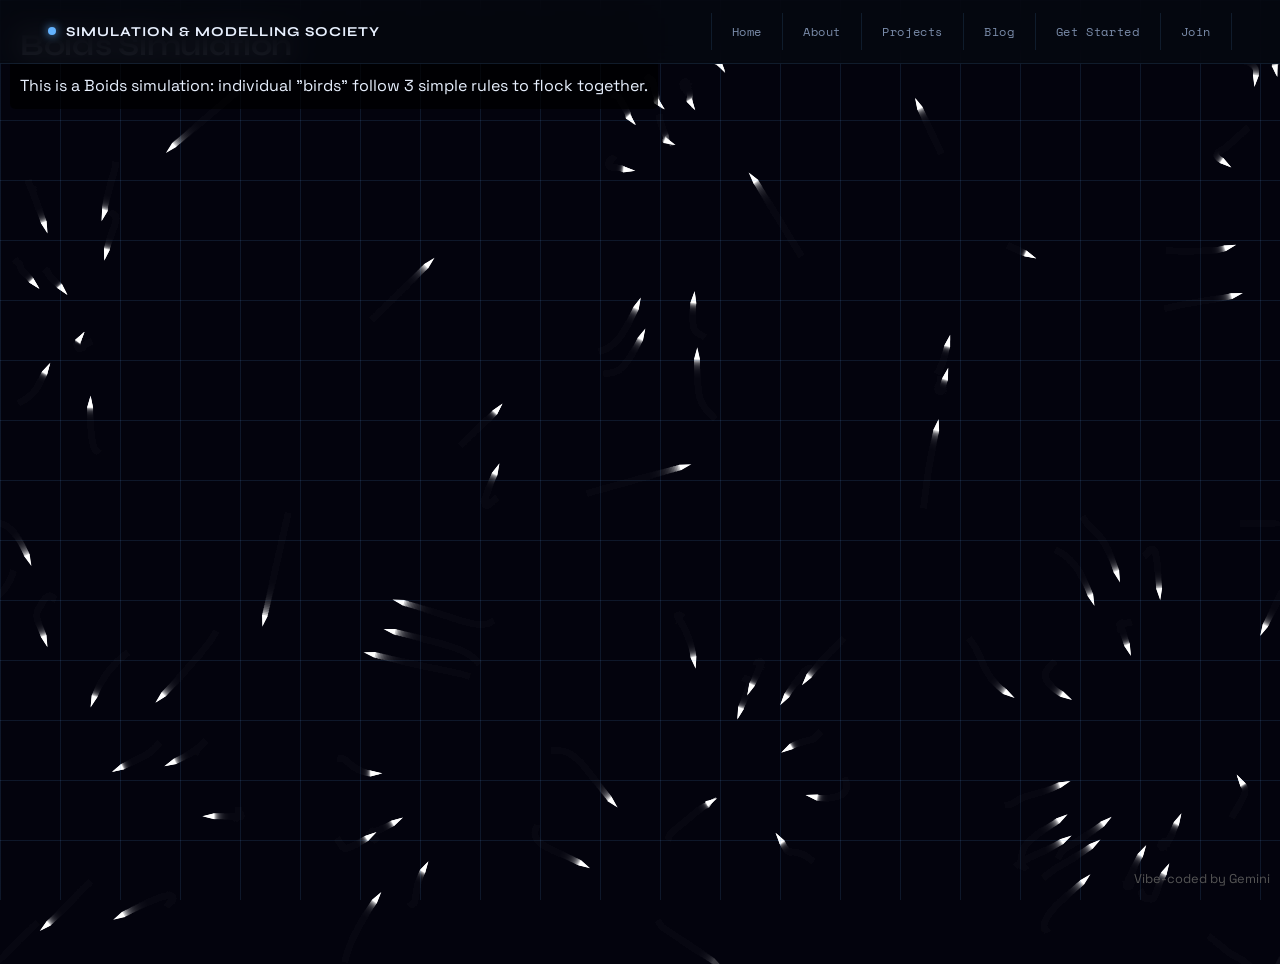
==== showcase/index.html @ 73c45d5e "Made the comments much more descriptive" ====
<!DOCTYPE html>
<html lang="en">
<head>
    <meta charset="UTF-8">
    <title>Boids Simulation Showcase</title>
    <style>
        body { margin: 0; background: #050810; color: white; font-family: sans-serif; overflow: hidden; }
        canvas { display: block; }
        #ui { position: absolute; top: 10px; left: 10px; background: rgba(0,0,0,0.7); padding: 10px; border-radius: 5px; }
    </style>
    <link rel="stylesheet" href="style.css">
</head>
<body class="page-spaced">
    <nav>
      <a href="/index.html" class="nav-logo">
        <span>Simulation & Modelling Society</span>
      </a>
      <div class="nav-links">
        <a href="/index.html">Home</a>
        <a href="/about.html">About</a>
        <a href="/projects.html">Projects</a>
        <a href="https://mcsms-org.blogspot.com/" target="_blank" rel="noopener">Blog</a>
        <a href="/get-started.html">Get Started</a>
        <a href="/join.html">Join</a>
      </div>
    </nav>

    <div id="ui">
        <h2>Boids Simulation</h2>
        <p>This is a Boids simulation: individual "birds" follow 3 simple rules to flock together.</p>
    </div>
    <canvas id="canvas"></canvas>
    
    <footer style="position: absolute; bottom: 10px; right: 10px; color: #555; font-size: 0.8rem;">
        Vibe-coded by Gemini
    </footer>

    <script>
        // --- 1. SETUP: Prepare the drawing area ---
        // Get access to the <canvas> element (the drawing board) in the HTML
        const canvas = document.getElementById('canvas');
        // 'ctx' (context) is the object we use to actually draw shapes and lines
        const ctx = canvas.getContext('2d');
        // Make the drawing area match the size of the browser window
        canvas.width = window.innerWidth;
        canvas.height = window.innerHeight;

        // --- 2. INITIALIZATION: Create the "birds" (Boids) ---
        // A "boid" is a virtual bird. We create 80 of them.
        // Each boid has a position (x, y) and velocity (vx, vy - how fast/which way it is going).
        let boids = Array.from({length: 80}, () => ({
            x: Math.random() * canvas.width,
            y: Math.random() * canvas.height,
            vx: Math.random() * 4 - 2, 
            vy: Math.random() * 4 - 2
        }));

        // --- 3. ANIMATION: This function runs 60 times every second ---
        // It clears the frame and draws everything again to create motion.
        function animate() {
            // We draw a semi-transparent black rectangle over the whole screen each frame.
            // This leaves a "trail" of the old positions instead of instantly erasing them.
            ctx.fillStyle = 'rgba(5, 8, 16, 0.2)';
            ctx.fillRect(0, 0, canvas.width, canvas.height);
            
            // Loop through every single bird in our list
            boids.forEach(b => {
                // Acceleration is how much the velocity changes. We start at 0 each frame.
                let ax = 0, ay = 0; 
                
                // --- 4. FLOCKING RULES: Look at neighbors to decide where to go ---
                // Every bird looks at every other bird to see who is nearby.
                boids.forEach(other => {
                    // How far is the other bird from me?
                    let dx = b.x - other.x;
                    let dy = b.y - other.y;
                    // Pythagorean distance calculation
                    let d = Math.sqrt(dx*dx + dy*dy); 
                    
                    // Only flock if the other bird is within a 100-pixel "sight" range
                    if (d > 0 && d < 100) {
                        // RULE 1: SEPARATION (Don't crash!)
                        // If too close to a neighbor, add force to push away.
                        // The closer they are (small d), the stronger the push.
                        ax += dx / (d * d); 
                        ay += dy / (d * d);
                        
                        // RULE 2: ALIGNMENT (Follow the crowd)
                        // Try to match the average velocity (speed/direction) of neighbors.
                        ax += (other.vx - b.vx) * 0.05;
                        ay += (other.vy - b.vy) * 0.05;
                        
                        // RULE 3: COHESION (Stay in the group)
                        // Gently pull towards the average position of all nearby neighbors.
                        ax += (other.x - b.x) * 0.0005;
                        ay += (other.y - b.y) * 0.0005;
                    }
                });

                // --- 5. PHYSICS: Apply logic to movement ---
                // Add the rules' forces to the velocity
                b.vx += ax; 
                b.vy += ay;
                
                // Speed Limit: Ensure birds don't get infinitely fast
                let s = Math.sqrt(b.vx**2 + b.vy**2);
                if (s > 4) { b.vx = (b.vx/s)*4; b.vy = (b.vy/s)*4; }
                
                // Move the position using the current velocity
                b.x += b.vx; 
                b.y += b.vy;
                
                // Screen Wrap: If a bird goes off the screen, put it back on the other side
                if (b.x < 0) b.x = canvas.width; if (b.x > canvas.width) b.x = 0;
                if (b.y < 0) b.y = canvas.height; if (b.y > canvas.height) b.y = 0;

                // --- 6. RENDERING: Draw the bird as a triangle ---
                // Calculate the angle based on which way the bird is flying
                let angle = Math.atan2(b.vy, b.vx);
                let size = 6; 
                ctx.save();
                ctx.translate(b.x, b.y); // Move origin to bird's position
                ctx.rotate(angle);       // Point in direction of travel
                ctx.fillStyle = '#FFFFFF'; // Color the bird white
                ctx.beginPath();
                ctx.moveTo(size, 0);       // Triangle nose
                ctx.lineTo(-size, size/2); // Triangle bottom-left
                ctx.lineTo(-size, -size/2);// Triangle bottom-right
                ctx.closePath();
                ctx.fill();
                ctx.restore(); // Undo the translation/rotation for the next bird
            });
            // Loop: Tell the browser to call this animate function again
            requestAnimationFrame(animate);
        }
        
        // --- 7. START: Trigger the animation loop ---
        animate();
    </script>
    <script src="main.js" defer></script>
</body>
</html>
---- showcase/style.css ----
@import url('https://fonts.googleapis.com/css2?family=Space+Grotesk:wght@300;400;500;600;700&family=Space+Mono:ital,wght@0,400;0,700;1,400&family=Syne:wght@400;600;700;800&display=swap');

:root {
  --bg: #050810;
  --surface: #0c1120;
  --surface-2: #111827;
  --border: rgba(99, 179, 255, 0.12);
  --border-bright: rgba(99, 179, 255, 0.3);
  --text: #e8f0fe;
  --muted: #7a8caa;
  --accent: #63b3ff;
  --accent-dim: rgba(99, 179, 255, 0.15);
  --accent-2: #a78bfa;
  --glow: rgba(99, 179, 255, 0.08);
  --font-display: 'Syne', sans-serif;
  --font-body: 'Space Grotesk', sans-serif;
  --font-mono: 'Space Mono', monospace;
}

*, *::before, *::after { box-sizing: border-box; margin: 0; padding: 0; }

html { scroll-behavior: smooth; }

body {
  background-color: var(--bg);
  color: var(--text);
  font-family: var(--font-body);
  font-size: 16px;
  line-height: 1.7;
  min-height: 100vh;
  overflow-x: hidden;
}

/* Subtle grid background */
body::before {
  content: '';
  position: fixed;
  inset: 0;
  background-image:
    linear-gradient(var(--border) 1px, transparent 1px),
    linear-gradient(90deg, var(--border) 1px, transparent 1px);
  background-size: 60px 60px;
  pointer-events: none;
  z-index: 0;
}

/* Nav */
nav {
  position: sticky;
  top: 0;
  z-index: 100;
  padding: 0 3rem;
  height: 64px;
  display: flex;
  align-items: center;
  justify-content: space-between;
  background: rgba(5, 8, 16, 0.85);
  backdrop-filter: blur(16px);
  border-bottom: 1px solid var(--border);
}

.nav-logo {
  font-family: var(--font-display);
  font-size: 0.85rem;
  font-weight: 700;
  letter-spacing: 0.08em;
  text-transform: uppercase;
  color: var(--text);
  text-decoration: none;
  display: flex;
  align-items: center;
  gap: 0.6rem;
}

.nav-logo::before {
  content: '';
  display: block;
  width: 8px;
  height: 8px;
  background: var(--accent);
  border-radius: 50%;
  box-shadow: 0 0 10px var(--accent);
  flex-shrink: 0;
}

.nav-links {
  display: flex;
  align-items: center;
  gap: 0;
}

.nav-links a {
  color: var(--muted);
  text-decoration: none;
  font-family: var(--font-mono);
  font-size: 0.78rem;
  letter-spacing: 0.05em;
  padding: 0.5rem 1.25rem;
  border-left: 1px solid var(--border);
  transition: color 0.2s, background 0.2s;
}

.nav-links a:last-child { border-right: 1px solid var(--border); }
.nav-links a:hover { color: var(--accent); background: var(--accent-dim); }
.nav-links a.active { color: var(--accent); }

/* Layout */
.container {
  position: relative;
  z-index: 1;
  max-width: 1100px;
  margin: 0 auto;
  padding: 0 2.5rem 6rem;
}

/* Hero */
.hero {
  padding: 7rem 0 5rem;
  position: relative;
}

.hero-label {
  font-family: var(--font-mono);
  font-size: 0.72rem;
  letter-spacing: 0.2em;
  text-transform: uppercase;
  color: var(--accent);
  margin-bottom: 1.5rem;
  display: flex;
  align-items: center;
  gap: 0.75rem;
}

.hero-label::before {
  content: '';
  display: block;
  width: 24px;
  height: 1px;
  background: var(--accent);
}

.hero h1 {
  font-family: var(--font-display);
  font-size: clamp(2.8rem, 6vw, 5rem);
  font-weight: 800;
  line-height: 1.05;
  color: var(--text);
  margin-bottom: 1.5rem;
  letter-spacing: -0.02em;
}

.hero h1 span {
  color: var(--accent);
  display: block;
}

.hero p {
  font-size: 1.15rem;
  color: var(--muted);
  max-width: 560px;
  margin-bottom: 2.5rem;
  font-weight: 300;
}

.hero-accent-text {
  font-family: var(--font-mono);
  font-size: 0.88rem;
  color: var(--accent);
  margin-bottom: 2.5rem;
  display: block;
}

/* Buttons */
.btn {
  display: inline-flex;
  align-items: center;
  gap: 0.6rem;
  padding: 0.85rem 2rem;
  background: var(--accent);
  color: #050810;
  text-decoration: none;
  font-family: var(--font-mono);
  font-size: 0.78rem;
  font-weight: 700;
  letter-spacing: 0.08em;
  text-transform: uppercase;
  border: none;
  cursor: pointer;
  clip-path: polygon(0 0, calc(100% - 10px) 0, 100% 10px, 100% 100%, 10px 100%, 0 calc(100% - 10px));
  transition: opacity 0.2s, transform 0.2s;
}

.btn:hover { opacity: 0.9; transform: translateY(-1px); }

.btn::after {
  content: '\2192';
  font-size: 1rem;
}

.btn-outline {
  background: transparent;
  color: var(--accent);
  border: 1px solid var(--border-bright);
  clip-path: polygon(0 0, calc(100% - 10px) 0, 100% 10px, 100% 100%, 10px 100%, 0 calc(100% - 10px));
}

.btn-outline:hover { background: var(--accent-dim); }

/* Section headers */
.section-header {
  margin-bottom: 2.5rem;
}

.section-label {
  font-family: var(--font-mono);
  font-size: 0.68rem;
  letter-spacing: 0.2em;
  text-transform: uppercase;
  color: var(--muted);
  margin-bottom: 0.75rem;
  display: flex;
  align-items: center;
  gap: 0.5rem;
}

.section-label::after {
  content: '';
  flex: 1;
  height: 1px;
  background: var(--border);
  max-width: 80px;
}

h2 {
  font-family: var(--font-display);
  font-size: 1.9rem;
  font-weight: 700;
  color: var(--text);
  letter-spacing: -0.01em;
}

h3 {
  font-family: var(--font-display);
  font-size: 1rem;
  font-weight: 600;
  color: var(--text);
  letter-spacing: 0.01em;
}

/* Card Grid */
.card-grid {
  display: grid;
  grid-template-columns: repeat(auto-fit, minmax(260px, 1fr));
  gap: 1.5rem;
  background: transparent;
  border: none;
}

.card {
  background: var(--surface);
  padding: 1.5rem;
  position: relative;
  transition: all 0.3s ease;
  border: 1px solid var(--border);
  display: flex;
  flex-direction: column;
  gap: 0.6rem;
}

.card:hover { 
  background: var(--surface-2); 
  border-color: var(--accent);
  transform: translateY(-5px);
  box-shadow: 0 10px 20px rgba(0,0,0,0.2);
}

.card-num {
  font-family: var(--font-mono);
  font-size: 0.7rem;
  color: var(--accent);
  letter-spacing: 0.15em;
  margin-bottom: 0.5rem;
  display: block;
  opacity: 0.8;
}

.card h3 { 
  margin-bottom: 0.5rem; 
  font-family: var(--font-display);
  font-size: 1.25rem;
}

.card p {
  color: var(--muted);
  font-size: 0.95rem;
  line-height: 1.6;
  margin-bottom: 1rem;
  flex-grow: 1;
}

.card-tag {
  display: inline-block;
  font-family: var(--font-mono);
  font-size: 0.65rem;
  letter-spacing: 0.12em;
  text-transform: uppercase;
  color: var(--accent);
  background: var(--accent-dim);
  padding: 0.3rem 0.7rem;
  align-self: flex-start;
}

/* Status card */
.status-card {
  background: var(--surface);
  border: 1px solid var(--border);
  padding: 2.5rem;
  position: relative;
  overflow: hidden;
}

.status-card::before {
  content: '';
  position: absolute;
  left: 0;
  top: 0;
  bottom: 0;
  width: 3px;
  background: var(--accent);
}

.status-card p { color: var(--muted); line-height: 1.8; }

/* Footer */
.footer {
  padding: 4rem 3rem;
  border-top: 1px solid var(--border);
  background: var(--surface);
  color: var(--muted);
  font-family: var(--font-mono);
  font-size: 0.75rem;
}

.footer-content {
  display: flex;
  justify-content: space-between;
  align-items: center;
  max-width: 1100px;
  margin: 0 auto;
}

.footer-links {
  display: flex;
  gap: 1.5rem;
}

.footer-links a {
  color: var(--muted);
  text-decoration: none;
  transition: color 0.2s;
}

.footer-links a:hover { color: var(--accent); }

@media (max-width: 680px) {
  .footer-content { flex-direction: column; gap: 2rem; text-align: center; }
}


/* TOC Sidebar */
.toc-container { position: relative; display: flex; gap: 4rem; }
.toc-sidebar {
  width: 260px;
  flex-shrink: 0;
  position: sticky;
  top: 120px;
  height: calc(100vh - 200px);
}
.toc-sidebar h4 {
  font-family: var(--font-mono);
  font-size: 0.65rem;
  text-transform: uppercase;
  letter-spacing: 0.15em;
  color: var(--muted);
  margin-bottom: 1.5rem;
}
.toc-list { list-style: none; border-left: 1px solid var(--border); }
.toc-item { margin: 0.75rem 0; }
.toc-link {
  display: block;
  font-family: var(--font-body);
  font-size: 0.9rem;
  color: var(--muted);
  text-decoration: none;
  padding: 0.25rem 0 0.25rem 1rem;
  border-left: 2px solid transparent;
  transition: all 0.2s;
}
.toc-link:hover { color: var(--accent); }
.toc-link.active {
  color: var(--accent);
  border-left-color: var(--accent);
  font-weight: 500;
}

.mobile-toc { 
  display: none; margin-bottom: 2rem; border: 1px solid var(--border); 
  background: var(--surface); padding: 1.25rem; 
}
.mobile-toc select {
  width: 100%; background: var(--bg); color: var(--text); border: 1px solid var(--border);
  padding: 0.5rem; font-family: var(--font-mono); font-size: 0.8rem;
}

@media (max-width: 1024px) {
  .toc-sidebar { display: none; }
  .mobile-toc { display: block; }
}

.page-title h1 {
  font-family: var(--font-display);
  font-size: clamp(2.2rem, 5vw, 3.5rem);
  font-weight: 800;
  line-height: 1.1;
  letter-spacing: -0.02em;
  color: var(--text);
  margin-bottom: 1rem;
}

.page-title p { color: var(--muted); font-size: 1.05rem; max-width: 560px; }

/* Stepper Styles */
#stepper {
  min-height: 400px;
  margin-bottom: 2rem;
}

.step {
  display: none;
  padding: 3rem;
  border: 1px solid var(--border);
  background: var(--surface);
  border-radius: 12px;
  animation: fadeUp 0.5s ease-out;
}

.step.active {
  display: block;
}

.step h3 {
  font-size: 1.5rem;
  margin-bottom: 1.5rem;
  color: var(--accent);
}

.step p { margin-bottom: 1rem; color: var(--text); }
.step ul, .step ol { margin-left: 1.5rem; margin-bottom: 1rem; color: var(--muted); }
.step code { 
  background: var(--bg); padding: 0.2rem 0.4rem; border-radius: 4px;
  color: var(--accent); font-family: var(--font-mono); 
}
.step pre {
  background: var(--bg); padding: 1.5rem; border-radius: 8px;
  overflow-x: auto; margin: 1rem 0; border: 1px solid var(--border);
}

.step-controls {
  display: flex;
  justify-content: space-between;
  align-items: center;
  padding: 1.5rem;
  border: 1px solid var(--border);
  background: var(--surface);
  border-radius: 12px;
}

.step-controls button {
  background: var(--accent);
  color: #050810;
  border: none;
  padding: 0.8rem 1.5rem;
  cursor: pointer;
  font-family: var(--font-mono);
  font-weight: 700;
  text-transform: uppercase;
  letter-spacing: 0.1em;
  font-size: 0.75rem;
  transition: opacity 0.2s;
}

.step-controls button:hover:not(:disabled) { opacity: 0.8; }
.step-controls button:disabled { opacity: 0.3; cursor: not-allowed; }

#stepIndicator {
  font-family: var(--font-mono);
  font-size: 0.8rem;
  color: var(--muted);
  font-weight: 600;
}

/* Why join grid */
.why-grid {
  display: grid;
  grid-template-columns: repeat(4, 1fr);
  gap: 1px;
  background: var(--border);
  border: 1px solid var(--border);
  margin-top: 2rem;
}

.why-card {
  background: var(--surface);
  padding: 2rem 1.5rem;
  transition: background 0.2s;
}

.why-card:hover { background: var(--surface-2); }

.why-icon {
  font-family: var(--font-mono);
  font-size: 1.4rem;
  color: var(--accent);
  margin-bottom: 1rem;
  display: block;
}

.why-card h3 {
  font-size: 0.9rem;
  font-weight: 700;
  letter-spacing: 0.05em;
  text-transform: uppercase;
  margin-bottom: 0.5rem;
}

.why-card p { color: var(--muted); font-size: 0.85rem; }

/* Resource link */
.resource-link {
  display: inline-flex;
  align-items: center;
  gap: 0.5rem;
  margin-top: 1.25rem;
  font-family: var(--font-mono);
  font-size: 0.72rem;
  letter-spacing: 0.06em;
  color: var(--accent);
  text-decoration: none;
  border-bottom: 1px solid rgba(99, 179, 255, 0.25);
  padding-bottom: 2px;
  transition: border-color 0.2s, gap 0.2s;
}

.resource-link:hover {
  border-color: var(--accent);
  gap: 0.75rem;
}

.resource-link-arrow {
  font-size: 0.85rem;
  transition: transform 0.2s;
}

.resource-link:hover .resource-link-arrow { transform: translate(2px, -2px); }
.cta-section {
  margin-top: 5rem;
  border: 1px solid var(--border);
  background: var(--surface);
  padding: 3.5rem;
  position: relative;
  overflow: hidden;
}

.cta-section::after {
  content: '';
  position: absolute;
  bottom: 0; right: 0;
  width: 200px; height: 200px;
  background: radial-gradient(circle at bottom right, rgba(99,179,255,0.07), transparent 70%);
  pointer-events: none;
}

.cta-section h2 { margin-bottom: 1rem; }
.cta-section p { color: var(--muted); max-width: 480px; margin-bottom: 2rem; }

/* Decorative corner */
.corner-mark {
  position: absolute;
  top: 1rem; right: 1rem;
  font-family: var(--font-mono);
  font-size: 0.6rem;
  color: var(--border-bright);
  letter-spacing: 0.1em;
}

/* Hero corner deco */
.hero-deco {
  position: absolute;
  right: 0;
  top: 4rem;
  width: 320px;
  height: 320px;
  opacity: 0.25;
  pointer-events: none;
}

/* ── Page-specific Spacing Adjustments ───────────────────── */
.page-spaced .container { padding-top: 4rem; padding-bottom: 8rem; }
.page-spaced section { margin-top: 6rem; }
.page-spaced .page-title { margin-bottom: 4rem; }
.page-spaced .status-card { margin-top: 2rem; margin-bottom: 2rem; padding: 3rem; }
.page-spaced .cta-section { margin-top: 8rem; padding: 5rem; }
.page-spaced .card-grid { gap: 2.5rem; }
.page-spaced .why-grid { margin-top: 4rem; gap: 2rem; border: none; background: transparent; }
.page-spaced .why-card { border: 1px solid var(--border); padding: 3rem 2rem; }

@media (max-width: 680px) {
  .page-spaced .container { padding-top: 2rem; padding-bottom: 4rem; }
  .page-spaced section { margin-top: 4rem; }
  .page-spaced .cta-section { padding: 3rem 2rem; }
}

/* ── Keyframes ───────────────────────────────────────────── */
@keyframes fadeUp {
  from { opacity: 0; transform: translateY(28px); }
  to   { opacity: 1; transform: translateY(0); }
}
@keyframes scanLine {
  0%   { top: -6px; opacity: 0; }
  8%   { opacity: 1; }
  92%  { opacity: 1; }
  100% { top: calc(100% + 6px); opacity: 0; }
}
@keyframes cursorBlink {
  0%, 100% { opacity: 1; }
  50%       { opacity: 0; }
}
@keyframes glitchA {
  0%   { clip-path: inset(0 0 95% 0);  transform: translate(-3px, 0); }
  20%  { clip-path: inset(30% 0 50% 0); transform: translate(3px, 0); }
  40%  { clip-path: inset(60% 0 20% 0); transform: translate(-2px, 0); }
  60%  { clip-path: inset(80% 0 5% 0);  transform: translate(2px, 0); }
  80%  { clip-path: inset(10% 0 75% 0); transform: translate(-1px, 0); }
  100% { clip-path: inset(0 0 95% 0);  transform: translate(0, 0); }
}
@keyframes glitchB {
  0%   { clip-path: inset(50% 0 30% 0); transform: translate(4px, 0); }
  25%  { clip-path: inset(10% 0 70% 0); transform: translate(-4px, 0); }
  50%  { clip-path: inset(75% 0 10% 0); transform: translate(2px, 0); }
  75%  { clip-path: inset(20% 0 60% 0); transform: translate(-2px, 0); }
  100% { clip-path: inset(50% 0 30% 0); transform: translate(0, 0); }
}

/* ── Hero load animation ─────────────────────────────────── */
.hero { animation: fadeUp 0.7s ease-out both; }

/* ── Glitch text effect ──────────────────────────────────── */
.glitch-text { position: relative; }

.glitch-text::before,
.glitch-text::after {
  content: attr(data-text);
  position: absolute;
  inset: 0;
  opacity: 0;
  pointer-events: none;
  font-family: inherit;
  font-size: inherit;
  font-weight: inherit;
  line-height: inherit;
  white-space: pre-wrap;
}

.glitch-text::before { color: #ff4ecd; }
.glitch-text::after  { color: var(--accent); }

.glitch-burst::before {
  opacity: 0.75;
  animation: glitchA 0.08s steps(1) 3;
}
.glitch-burst::after {
  opacity: 0.75;
  animation: glitchB 0.08s steps(1) 3;
}

/* ── Typewriter widget ───────────────────────────────────── */
.typewriter-wrap {
  display: flex;
  align-items: center;
  gap: 0.25rem;
  margin: 1rem 0 2rem;
  min-height: 1.4rem;
}

.typewriter-prefix {
  font-family: var(--font-mono);
  font-size: 0.75rem;
  color: var(--muted);
  letter-spacing: 0.06em;
  white-space: nowrap;
}

.typewriter-text {
  font-family: var(--font-mono);
  font-size: 0.75rem;
  color: var(--accent);
  letter-spacing: 0.06em;
}

.typewriter-cursor {
  font-family: var(--font-mono);
  font-size: 0.75rem;
  color: var(--accent);
  animation: cursorBlink 0.9s step-end infinite;
  margin-left: 1px;
}

/* ── Card cursor-glow ────────────────────────────────────── */
.card, .why-card {
  position: relative;
  overflow: hidden;
}

.card::after, .why-card::after {
  content: '';
  position: absolute;
  inset: 0;
  background: radial-gradient(
    circle 120px at var(--mx, 50%) var(--my, 50%),
    rgba(99, 179, 255, 0.09),
    transparent 70%
  );
  opacity: 0;
  transition: opacity 0.3s ease;
  pointer-events: none;
}

.card.card-lit::after, .why-card.card-lit::after { opacity: 1; }

/* Scan-line sweep on hover */
.card::before, .why-card::before {
  content: '';
  position: absolute;
  left: 0;
  right: 0;
  height: 1px;
  background: linear-gradient(90deg, transparent, rgba(99, 179, 255, 0.4), transparent);
  top: -6px;
  opacity: 0;
  pointer-events: none;
  z-index: 2;
  transition: none;
}

.card:hover::before, .why-card:hover::before {
  animation: scanLine 0.7s ease-in-out forwards;
}

/* ── Nav scroll behaviour ────────────────────────────────── */
nav {
  transition: height 0.3s ease, background 0.3s ease, transform 0.35s ease;
}

.nav-scrolled {
  height: 52px !important;
  background: rgba(5, 8, 16, 0.96) !important;
}

.nav-hidden { transform: translateY(-100%); }
.nav-visible { transform: translateY(0); }

/* ── Canvas particle layer ───────────────────────────────── */
.hero { isolation: isolate; }

.hero-canvas {
  position: absolute;
  inset: 0;
  width: 100%;
  height: 100%;
  pointer-events: none;
  z-index: 0;
  opacity: 0.9;
}

.hero > * { position: relative; z-index: 1; }

/* ── Scroll reveal ───────────────────────────────────────── */
.reveal-pending {
  opacity: 0;
  transform: translateY(20px);
  transition: opacity 0.55s ease, transform 0.55s ease;
}

.reveal-pending.revealed {
  opacity: 1;
  transform: translateY(0);
}

/* Stagger cards inside grids */
.card-grid .reveal-pending:nth-child(2) { transition-delay: 0.07s; }
.card-grid .reveal-pending:nth-child(3) { transition-delay: 0.14s; }
.card-grid .reveal-pending:nth-child(4) { transition-delay: 0.21s; }
.card-grid .reveal-pending:nth-child(5) { transition-delay: 0.28s; }
.card-grid .reveal-pending:nth-child(6) { transition-delay: 0.35s; }
.why-grid .reveal-pending:nth-child(2) { transition-delay: 0.07s; }
.why-grid .reveal-pending:nth-child(3) { transition-delay: 0.14s; }
.why-grid .reveal-pending:nth-child(4) { transition-delay: 0.21s; }

/* ── Hamburger button (hidden on desktop) ────────────────── */
.nav-hamburger {
  display: none;
  flex-direction: column;
  justify-content: center;
  gap: 5px;
  background: none;
  border: 1px solid var(--border);
  padding: 8px 10px;
  cursor: pointer;
  margin-left: auto;
  flex-shrink: 0;
}

.nav-hamburger span {
  display: block;
  width: 20px;
  height: 1.5px;
  background: var(--muted);
  transition: transform 0.25s, opacity 0.25s;
}

.nav-hamburger.is-open span:nth-child(1) { transform: translateY(6.5px) rotate(45deg); }
.nav-hamburger.is-open span:nth-child(2) { opacity: 0; }
.nav-hamburger.is-open span:nth-child(3) { transform: translateY(-6.5px) rotate(-45deg); }

/* ── Responsive — Tablet (≤900px) ────────────────────────── */
@media (max-width: 900px) {
  .container { max-width: 100%; }

  .hero h1 { font-size: clamp(2.2rem, 5.5vw, 3.5rem); }

  .card-grid { grid-template-columns: repeat(auto-fill, minmax(240px, 1fr)); }

  .why-grid { grid-template-columns: 1fr 1fr; }

  .cta-section { padding: 2.5rem; }
}

/* ── Responsive — Mobile (≤680px) ────────────────────────── */
@media (max-width: 680px) {
  /* Nav: show hamburger, hide links by default */
  nav {
    padding: 0 1.25rem;
    flex-wrap: wrap;
    height: auto;
    min-height: 56px;
    gap: 0;
  }

  .nav-logo { padding: 0.85rem 0; font-size: 0.78rem; }

  .nav-hamburger { display: flex; }

  .nav-links {
    display: none;
    width: 100%;
    flex-direction: column;
    border-top: 1px solid var(--border);
    background: rgba(5, 8, 16, 0.97);
    padding: 0.5rem 0 1rem;
  }

  .nav-links.nav-open { display: flex; }

  .nav-links a {
    border: none;
    border-bottom: 1px solid var(--border);
    padding: 0.85rem 1.25rem;
    font-size: 0.82rem;
    margin: 0;
  }

  .nav-links a:last-child { border-right: none; }

  /* Hero */
  .hero { padding: 3.5rem 0 3rem; }
  .hero h1 { font-size: clamp(2rem, 8vw, 2.8rem); }
  .hero p { font-size: 1rem; }
  .hero-deco { display: none; }

  /* Container */
  .container { padding: 0 1.1rem 4rem; }

  /* Sections */
  section { margin-top: 3.5rem; }

  /* Page title */
  .page-title { padding: 3rem 0 2.5rem; }
  .page-title h1 { font-size: clamp(2rem, 8vw, 2.8rem); }

  /* Card grid: single column on small screens */
  .card-grid { grid-template-columns: 1fr; }

  /* Why grid: 2 col on mobile still fits */
  .why-grid { grid-template-columns: 1fr 1fr; }

  /* CTA */
  .cta-section { padding: 2rem 1.5rem; }
  .cta-section h2 { font-size: 1.4rem; }

  /* Status card */
  .status-card { padding: 1.75rem 1.5rem; }

  /* Buttons */
  .btn { padding: 0.85rem 1.5rem; font-size: 0.72rem; }

  h2 { font-size: 1.5rem; }
}

/* ── Responsive — Small mobile (≤400px) ──────────────────── */
/* Tutorial/Wiki Pagination Styles */
.toc-content section {
  display: none;
  animation: fadeUp 0.4s ease-out;
}

.toc-content section.active {
  display: block;
}

.tutorial-nav {
  display: flex;
  justify-content: space-between;
  align-items: center;
  margin-top: 4rem;
  padding-top: 2rem;
  border-top: 1px solid var(--border);
}

.tutorial-nav .btn-prev {
  background: transparent;
  color: var(--muted);
  border: 1px solid var(--border);
}

.tutorial-nav .btn-prev:hover {
  background: var(--accent-dim);
  color: var(--accent);
}

.toc-sidebar .toc-link.active {
  background: var(--accent-dim);
  border-radius: 4px;
}
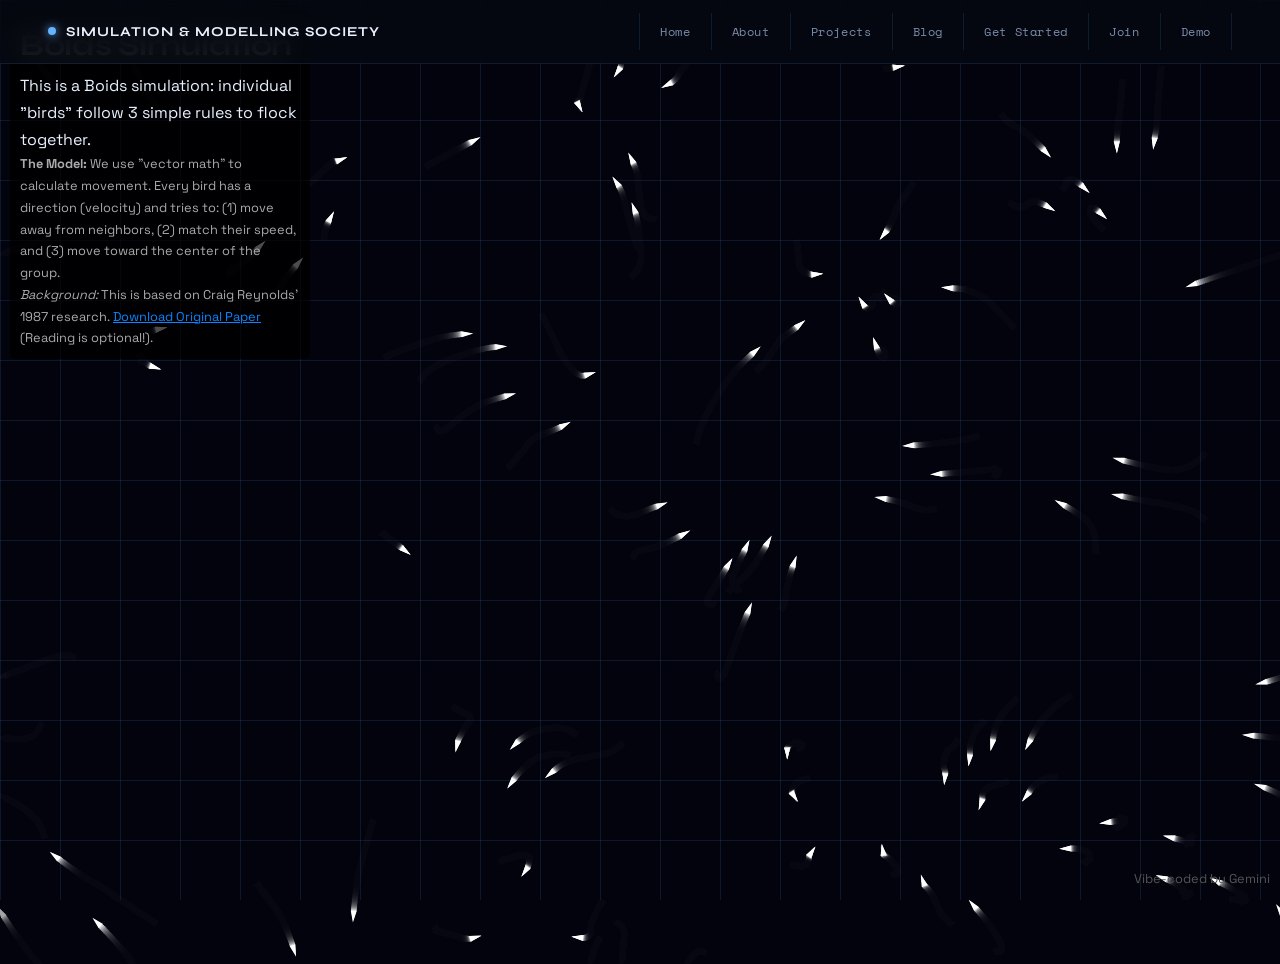
==== commit 6afbebb3: "Update Boids demo with mathematical model explanation and paper download" ====
--- a/showcase/index.html
+++ b/showcase/index.html
@@ -6,7 +6,7 @@
     <style>
         body { margin: 0; background: #050810; color: white; font-family: sans-serif; overflow: hidden; }
         canvas { display: block; }
-        #ui { position: absolute; top: 10px; left: 10px; background: rgba(0,0,0,0.7); padding: 10px; border-radius: 5px; }
+        #ui { position: absolute; top: 10px; left: 10px; background: rgba(0,0,0,0.7); padding: 10px; border-radius: 5px; max-width: 300px; }
     </style>
     <link rel="stylesheet" href="style.css">
 </head>
@@ -22,12 +22,25 @@
         <a href="https://mcsms-org.blogspot.com/" target="_blank" rel="noopener">Blog</a>
         <a href="/get-started.html">Get Started</a>
         <a href="/join.html">Join</a>
+        <a href="/showcase/index.html" class="active">Demo</a>
       </div>
     </nav>
 
     <div id="ui">
         <h2>Boids Simulation</h2>
         <p>This is a Boids simulation: individual "birds" follow 3 simple rules to flock together.</p>
+        <p style="font-size: 0.8rem; color: #aaa;">
+            <strong>The Model:</strong> We use "vector math" to calculate movement. 
+            Every bird has a direction (velocity) and tries to: 
+            (1) move away from neighbors, 
+            (2) match their speed, and 
+            (3) move toward the center of the group.
+        </p>
+        <p style="font-size: 0.8rem; color: #aaa;">
+            <em>Background:</em> This is based on Craig Reynolds' 1987 research. 
+            <a href="/resources/reynolds-boids-1987.pdf" style="color: #0A84FF;">Download Original Paper</a> 
+            (Reading is optional!).
+        </p>
     </div>
     <canvas id="canvas"></canvas>
     
@@ -49,17 +62,16 @@
         // A "boid" is a virtual bird. We create 80 of them.
         // Each boid has a position (x, y) and velocity (vx, vy - how fast/which way it is going).
         let boids = Array.from({length: 80}, () => ({
-            x: Math.random() * canvas.width,
-            y: Math.random() * canvas.height,
-            vx: Math.random() * 4 - 2, 
-            vy: Math.random() * 4 - 2
+            x: Math.random() * canvas.width,    // Random starting X position
+            y: Math.random() * canvas.height,   // Random starting Y position
+            vx: Math.random() * 4 - 2,          // Random starting velocity X (-2 to 2)
+            vy: Math.random() * 4 - 2           // Random starting velocity Y (-2 to 2)
         }));
 
         // --- 3. ANIMATION: This function runs 60 times every second ---
         // It clears the frame and draws everything again to create motion.
         function animate() {
-            // We draw a semi-transparent black rectangle over the whole screen each frame.
-            // This leaves a "trail" of the old positions instead of instantly erasing them.
+            // Paint a semi-transparent black over the screen to create the "fading" motion trail
             ctx.fillStyle = 'rgba(5, 8, 16, 0.2)';
             ctx.fillRect(0, 0, canvas.width, canvas.height);
             
@@ -74,14 +86,13 @@
                     // How far is the other bird from me?
                     let dx = b.x - other.x;
                     let dy = b.y - other.y;
-                    // Pythagorean distance calculation
+                    // Pythagorean distance calculation (a^2 + b^2 = c^2)
                     let d = Math.sqrt(dx*dx + dy*dy); 
                     
                     // Only flock if the other bird is within a 100-pixel "sight" range
                     if (d > 0 && d < 100) {
                         // RULE 1: SEPARATION (Don't crash!)
-                        // If too close to a neighbor, add force to push away.
-                        // The closer they are (small d), the stronger the push.
+                        // Pushes boid away if it gets too close
                         ax += dx / (d * d); 
                         ay += dy / (d * d);
                         
@@ -91,28 +102,33 @@
                         ay += (other.vy - b.vy) * 0.05;
                         
                         // RULE 3: COHESION (Stay in the group)
-                        // Gently pull towards the average position of all nearby neighbors.
+                        // Pulls boid toward the average center of nearby neighbors.
                         ax += (other.x - b.x) * 0.0005;
                         ay += (other.y - b.y) * 0.0005;
                     }
                 });
 
-                // --- 5. PHYSICS: Apply logic to movement ---
-                // Add the rules' forces to the velocity
+                // --- 5. PHYSICS: Update position based on rules ---
+                // Add the rules' forces (acceleration) to velocity
                 b.vx += ax; 
                 b.vy += ay;
                 
                 // Speed Limit: Ensure birds don't get infinitely fast
                 let s = Math.sqrt(b.vx**2 + b.vy**2);
-                if (s > 4) { b.vx = (b.vx/s)*4; b.vy = (b.vy/s)*4; }
+                if (s > 4) { 
+                    b.vx = (b.vx/s)*4; // Scale X velocity down to 4
+                    b.vy = (b.vy/s)*4; // Scale Y velocity down to 4
+                }
                 
-                // Move the position using the current velocity
+                // Update position: add velocity to the current X and Y
                 b.x += b.vx; 
                 b.y += b.vy;
                 
-                // Screen Wrap: If a bird goes off the screen, put it back on the other side
-                if (b.x < 0) b.x = canvas.width; if (b.x > canvas.width) b.x = 0;
-                if (b.y < 0) b.y = canvas.height; if (b.y > canvas.height) b.y = 0;
+                // Screen Wrap: If a bird goes off the screen, appear on the opposite side
+                if (b.x < 0) b.x = canvas.width;    // Off left? Move to right
+                if (b.x > canvas.width) b.x = 0;    // Off right? Move to left
+                if (b.y < 0) b.y = canvas.height;   // Off top? Move to bottom
+                if (b.y > canvas.height) b.y = 0;   // Off bottom? Move to top
 
                 // --- 6. RENDERING: Draw the bird as a triangle ---
                 // Calculate the angle based on which way the bird is flying
@@ -126,7 +142,7 @@
                 ctx.moveTo(size, 0);       // Triangle nose
                 ctx.lineTo(-size, size/2); // Triangle bottom-left
                 ctx.lineTo(-size, -size/2);// Triangle bottom-right
-                ctx.closePath();
+                ctx.closePath();           // Connect back to nose
                 ctx.fill();
                 ctx.restore(); // Undo the translation/rotation for the next bird
             });
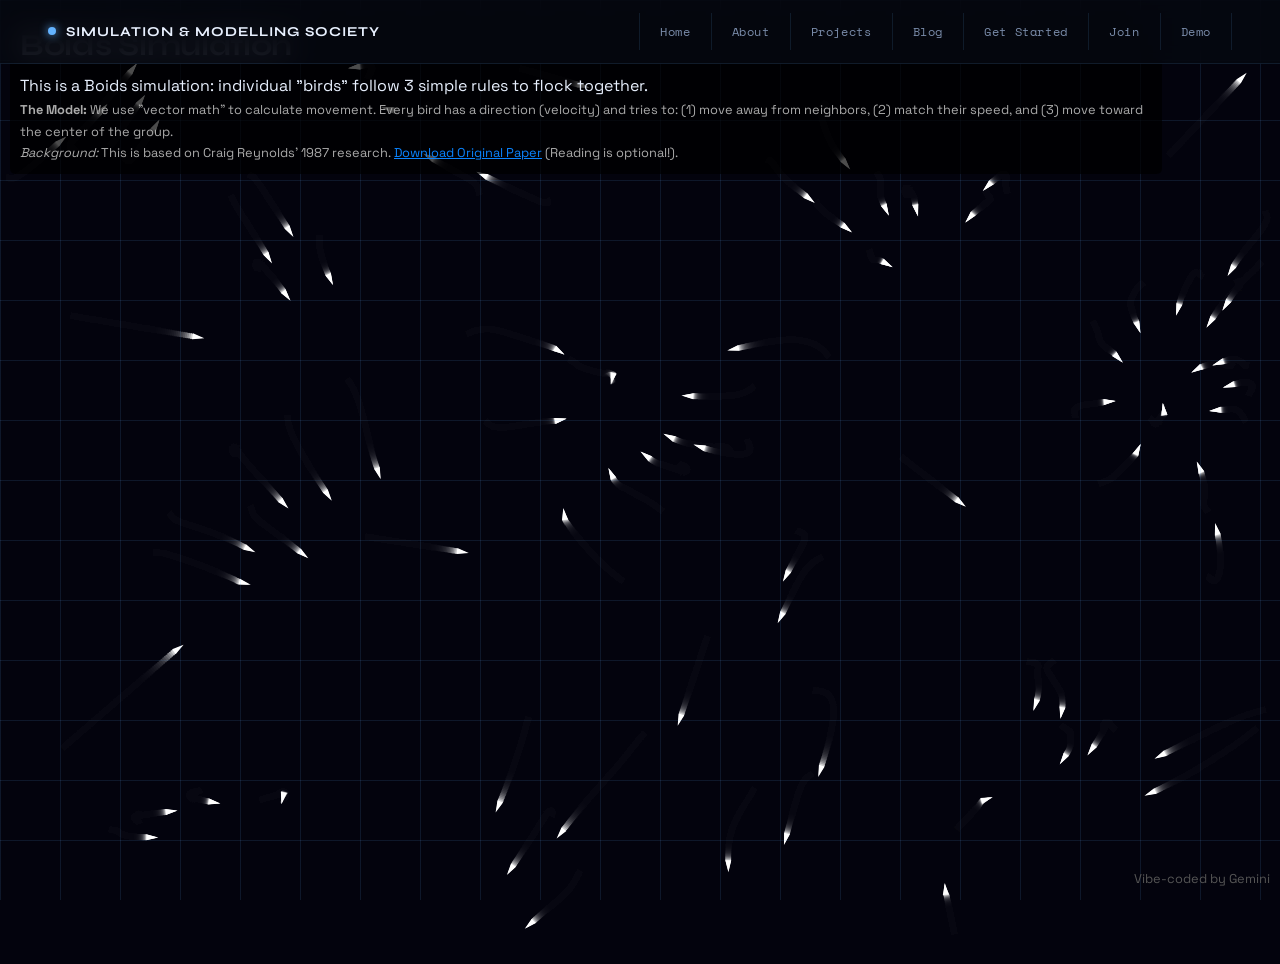
==== commit 4ba54d8e: "Fix responsiveness for Boids showcase on mobile" ====
--- a/showcase/index.html
+++ b/showcase/index.html
@@ -5,9 +5,10 @@
     <title>Boids Simulation Showcase</title>
     <style>
         body { margin: 0; background: #050810; color: white; font-family: sans-serif; overflow: hidden; }
-        canvas { display: block; }
-        #ui { position: absolute; top: 10px; left: 10px; background: rgba(0,0,0,0.7); padding: 10px; border-radius: 5px; max-width: 300px; }
+        canvas { display: block; width: 100vw; height: 100vh; }
+        #ui { position: absolute; top: 10px; left: 10px; background: rgba(0,0,0,0.7); padding: 10px; border-radius: 5px; max-width: 90vw; }
     </style>
+    <meta name="viewport" content="width=device-width, initial-scale=1.0">
     <link rel="stylesheet" href="style.css">
 </head>
 <body class="page-spaced">
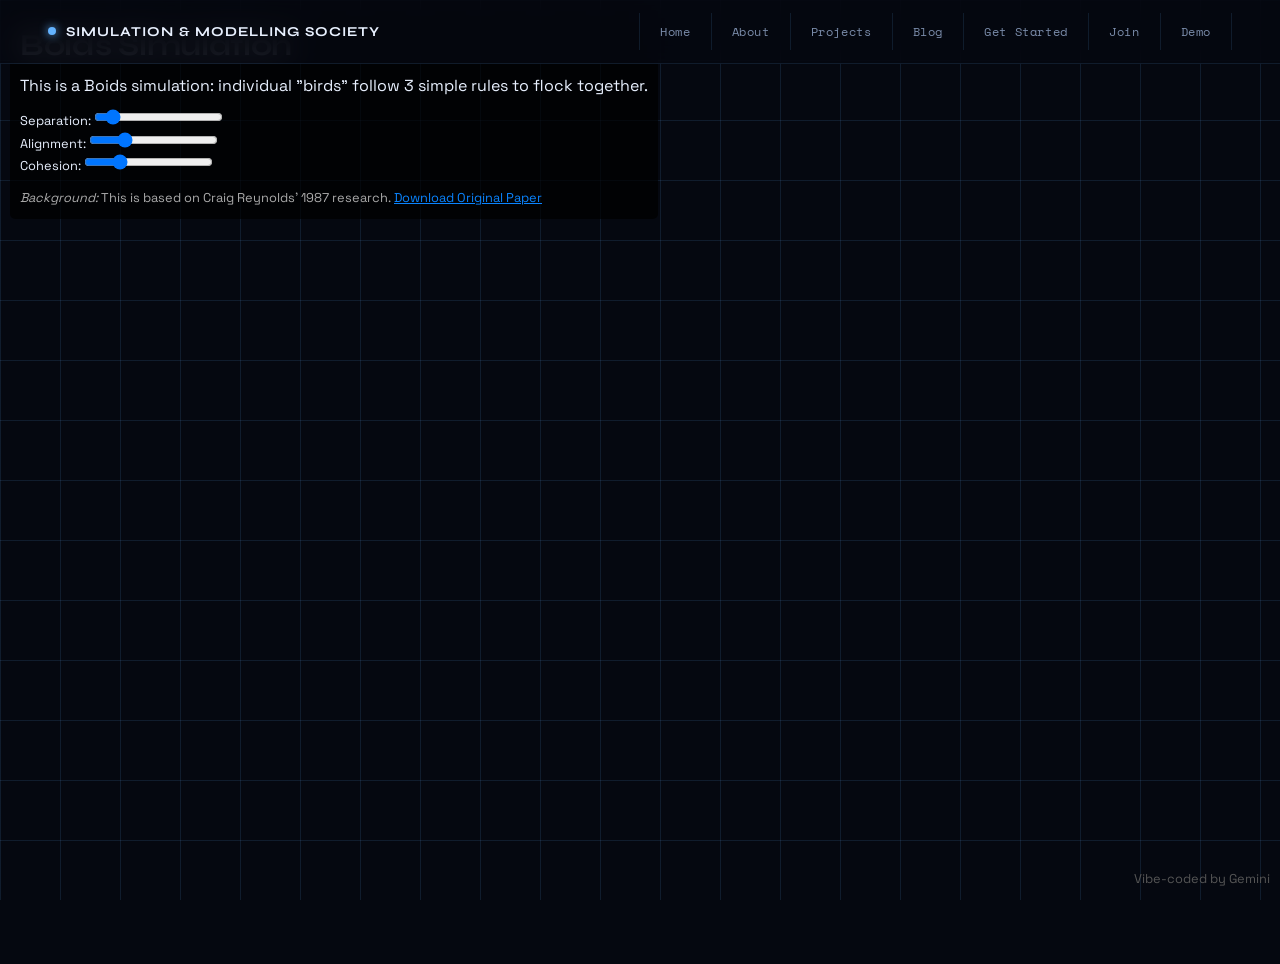
==== commit 68c89dfa: "Add interactive UI sliders to Boids simulation" ====
--- a/showcase/index.html
+++ b/showcase/index.html
@@ -30,17 +30,14 @@
     <div id="ui">
         <h2>Boids Simulation</h2>
         <p>This is a Boids simulation: individual "birds" follow 3 simple rules to flock together.</p>
-        <p style="font-size: 0.8rem; color: #aaa;">
-            <strong>The Model:</strong> We use "vector math" to calculate movement. 
-            Every bird has a direction (velocity) and tries to: 
-            (1) move away from neighbors, 
-            (2) match their speed, and 
-            (3) move toward the center of the group.
-        </p>
+        <div style="font-size: 0.8rem; margin: 10px 0;">
+            <label>Separation: <input type="range" id="sep" min="0" max="0.5" step="0.01" value="0.05"></label><br>
+            <label>Alignment: <input type="range" id="ali" min="0" max="0.2" step="0.01" value="0.05"></label><br>
+            <label>Cohesion: <input type="range" id="coh" min="0" max="0.002" step="0.0001" value="0.0005"></label>
+        </div>
         <p style="font-size: 0.8rem; color: #aaa;">
             <em>Background:</em> This is based on Craig Reynolds' 1987 research. 
             <a href="/resources/reynolds-boids-1987.pdf" style="color: #0A84FF;">Download Original Paper</a> 
-            (Reading is optional!).
         </p>
     </div>
     <canvas id="canvas"></canvas>
@@ -86,29 +83,28 @@
                 boids.forEach(other => {
                     // How far is the other bird from me?
                     let dx = b.x - other.x;
-                    let dy = b.y - other.y;
-                    // Pythagorean distance calculation (a^2 + b^2 = c^2)
-                    let d = Math.sqrt(dx*dx + dy*dy); 
-                    
-                    // Only flock if the other bird is within a 100-pixel "sight" range
-                    if (d > 0 && d < 100) {
-                        // RULE 1: SEPARATION (Don't crash!)
-                        // Pushes boid away if it gets too close
-                        ax += dx / (d * d); 
-                        ay += dy / (d * d);
-                        
-                        // RULE 2: ALIGNMENT (Follow the crowd)
-                        // Try to match the average velocity (speed/direction) of neighbors.
-                        ax += (other.vx - b.vx) * 0.05;
-                        ay += (other.vy - b.vy) * 0.05;
-                        
-                        // RULE 3: COHESION (Stay in the group)
-                        // Pulls boid toward the average center of nearby neighbors.
-                        ax += (other.x - b.x) * 0.0005;
-                        ay += (other.y - b.y) * 0.0005;
-                    }
-                });
+                    boids.forEach(other => {
+                        let dx = b.x - other.x;
+                        let dy = b.y - other.y;
+                        let d = Math.sqrt(dx*dx + dy*dy); 
 
+                        if (d > 0 && d < 100) {
+                            // Apply weights from UI sliders
+                            let sepW = parseFloat(document.getElementById('sep').value);
+                            let aliW = parseFloat(document.getElementById('ali').value);
+                            let cohW = parseFloat(document.getElementById('coh').value);
+
+                            // 1. Separation
+                            ax += (dx / (d * d)) * sepW;
+                            ay += (dy / (d * d)) * sepW;
+                            // 2. Alignment
+                            ax += (other.vx - b.vx) * aliW;
+                            ay += (other.vy - b.vy) * aliW;
+                            // 3. Cohesion
+                            ax += (other.x - b.x) * cohW;
+                            ay += (other.y - b.y) * cohW;
+                        }
+                    });
                 // --- 5. PHYSICS: Update position based on rules ---
                 // Add the rules' forces (acceleration) to velocity
                 b.vx += ax; 
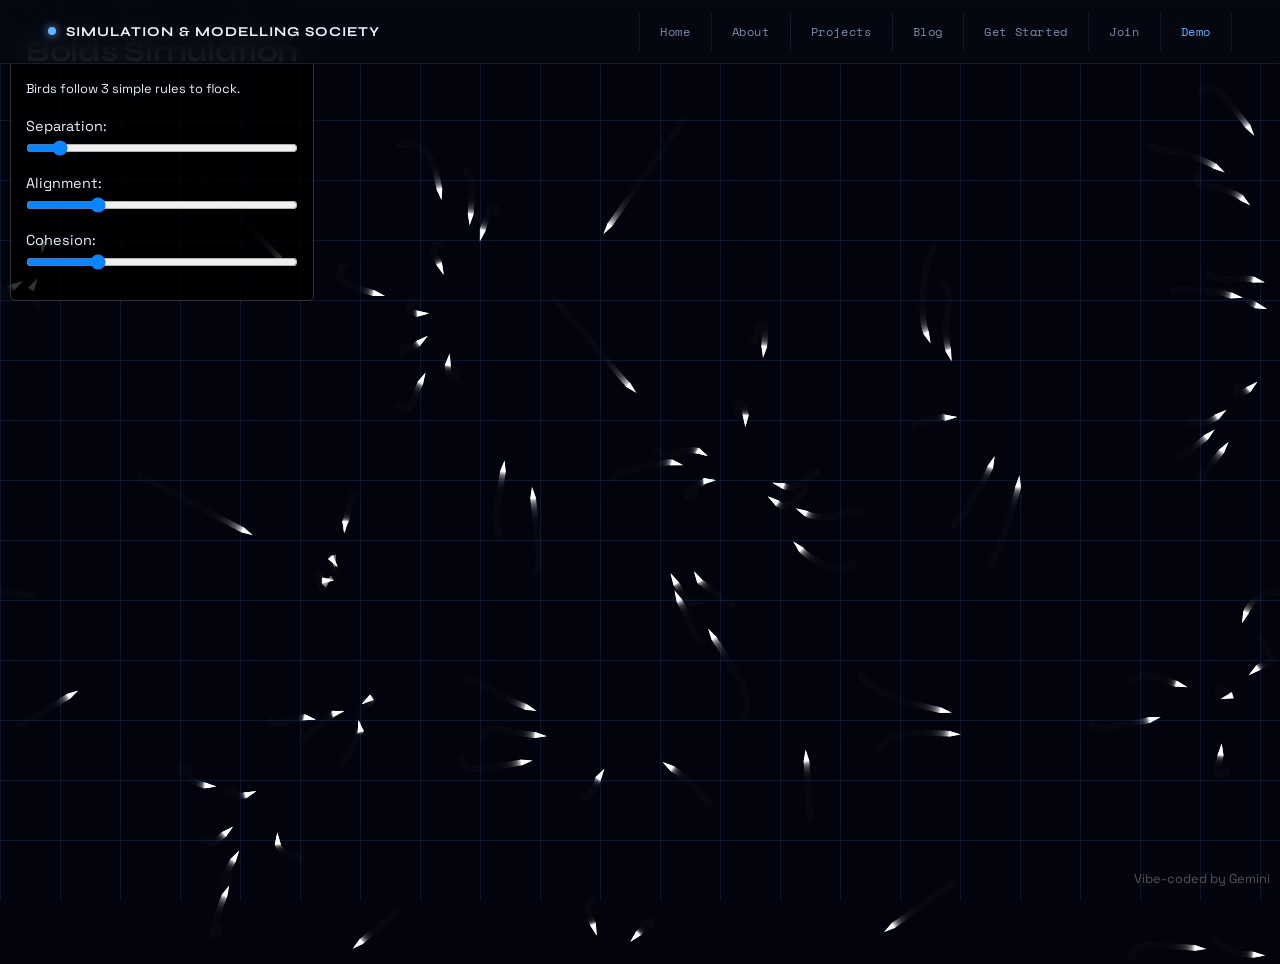
==== commit f61e8058: "Added documentation for the boid demo" ====
--- a/showcase/index.html
+++ b/showcase/index.html
@@ -3,12 +3,19 @@
 <head>
     <meta charset="UTF-8">
     <title>Boids Simulation Showcase</title>
+    <meta name="viewport" content="width=device-width, initial-scale=1.0">
     <style>
         body { margin: 0; background: #050810; color: white; font-family: sans-serif; overflow: hidden; }
         canvas { display: block; width: 100vw; height: 100vh; }
-        #ui { position: absolute; top: 10px; left: 10px; background: rgba(0,0,0,0.7); padding: 10px; border-radius: 5px; max-width: 90vw; }
+        #ui { 
+            position: absolute; top: 10px; left: 10px; 
+            background: rgba(0,0,0,0.8); padding: 15px; border-radius: 5px; 
+            max-width: 90vw; border: 1px solid #333;
+        }
+        h2 { margin-top: 0; font-size: 1.2rem; color: #0A84FF; }
+        label { display: block; margin: 8px 0; font-size: 0.9rem; }
+        input[type=range] { width: 100%; accent-color: #0A84FF; cursor: pointer; }
     </style>
-    <meta name="viewport" content="width=device-width, initial-scale=1.0">
     <link rel="stylesheet" href="style.css">
 </head>
 <body class="page-spaced">
@@ -29,127 +36,171 @@
 
     <div id="ui">
         <h2>Boids Simulation</h2>
-        <p>This is a Boids simulation: individual "birds" follow 3 simple rules to flock together.</p>
-        <div style="font-size: 0.8rem; margin: 10px 0;">
-            <label>Separation: <input type="range" id="sep" min="0" max="0.5" step="0.01" value="0.05"></label><br>
-            <label>Alignment: <input type="range" id="ali" min="0" max="0.2" step="0.01" value="0.05"></label><br>
-            <label>Cohesion: <input type="range" id="coh" min="0" max="0.002" step="0.0001" value="0.0005"></label>
-        </div>
-        <p style="font-size: 0.8rem; color: #aaa;">
-            <em>Background:</em> This is based on Craig Reynolds' 1987 research. 
-            <a href="/resources/reynolds-boids-1987.pdf" style="color: #0A84FF;">Download Original Paper</a> 
-        </p>
+        <p style="font-size: 0.8rem; margin-bottom: 15px;">Birds follow 3 simple rules to flock.</p>
+        <label>Separation: <input type="range" id="sep" min="0" max="0.5" step="0.01" value="0.05"></label>
+        <label>Alignment: <input type="range" id="ali" min="0" max="0.2" step="0.01" value="0.05"></label>
+        <label>Cohesion: <input type="range" id="coh" min="0" max="0.002" step="0.0001" value="0.0005"></label>
     </div>
     <canvas id="canvas"></canvas>
     
     <footer style="position: absolute; bottom: 10px; right: 10px; color: #555; font-size: 0.8rem;">
         Vibe-coded by Gemini
     </footer>
-
-    <script>
-        // --- 1. SETUP: Prepare the drawing area ---
-        // Get access to the <canvas> element (the drawing board) in the HTML
-        const canvas = document.getElementById('canvas');
-        // 'ctx' (context) is the object we use to actually draw shapes and lines
-        const ctx = canvas.getContext('2d');
-        // Make the drawing area match the size of the browser window
-        canvas.width = window.innerWidth;
-        canvas.height = window.innerHeight;
-
-        // --- 2. INITIALIZATION: Create the "birds" (Boids) ---
-        // A "boid" is a virtual bird. We create 80 of them.
-        // Each boid has a position (x, y) and velocity (vx, vy - how fast/which way it is going).
-        let boids = Array.from({length: 80}, () => ({
-            x: Math.random() * canvas.width,    // Random starting X position
-            y: Math.random() * canvas.height,   // Random starting Y position
-            vx: Math.random() * 4 - 2,          // Random starting velocity X (-2 to 2)
-            vy: Math.random() * 4 - 2           // Random starting velocity Y (-2 to 2)
-        }));
-
-        // --- 3. ANIMATION: This function runs 60 times every second ---
-        // It clears the frame and draws everything again to create motion.
-        function animate() {
-            // Paint a semi-transparent black over the screen to create the "fading" motion trail
-            ctx.fillStyle = 'rgba(5, 8, 16, 0.2)';
-            ctx.fillRect(0, 0, canvas.width, canvas.height);
-            
-            // Loop through every single bird in our list
-            boids.forEach(b => {
-                // Acceleration is how much the velocity changes. We start at 0 each frame.
-                let ax = 0, ay = 0; 
-                
-                // --- 4. FLOCKING RULES: Look at neighbors to decide where to go ---
-                // Every bird looks at every other bird to see who is nearby.
-                boids.forEach(other => {
-                    // How far is the other bird from me?
-                    let dx = b.x - other.x;
-                    boids.forEach(other => {
-                        let dx = b.x - other.x;
-                        let dy = b.y - other.y;
-                        let d = Math.sqrt(dx*dx + dy*dy); 
-
-                        if (d > 0 && d < 100) {
-                            // Apply weights from UI sliders
-                            let sepW = parseFloat(document.getElementById('sep').value);
-                            let aliW = parseFloat(document.getElementById('ali').value);
-                            let cohW = parseFloat(document.getElementById('coh').value);
-
-                            // 1. Separation
-                            ax += (dx / (d * d)) * sepW;
-                            ay += (dy / (d * d)) * sepW;
-                            // 2. Alignment
-                            ax += (other.vx - b.vx) * aliW;
-                            ay += (other.vy - b.vy) * aliW;
-                            // 3. Cohesion
-                            ax += (other.x - b.x) * cohW;
-                            ay += (other.y - b.y) * cohW;
-                        }
-                    });
-                // --- 5. PHYSICS: Update position based on rules ---
-                // Add the rules' forces (acceleration) to velocity
-                b.vx += ax; 
-                b.vy += ay;
-                
-                // Speed Limit: Ensure birds don't get infinitely fast
-                let s = Math.sqrt(b.vx**2 + b.vy**2);
-                if (s > 4) { 
-                    b.vx = (b.vx/s)*4; // Scale X velocity down to 4
-                    b.vy = (b.vy/s)*4; // Scale Y velocity down to 4
+    
+<script>
+    // ================================================================
+    //  BOIDS SIMULATION – Flocking behaviour from three simple rules
+    //  ----------------------------------------------------------------
+    //  This code animates 80 little triangles ("boids") that move
+    //  around the screen. Each boid only "sees" other boids that are
+    //  within 100 pixels and decides how to steer based on:
+    //    1. Separation – don't crowd neighbours
+    //    2. Alignment  – match the average direction of neighbours
+    //    3. Cohesion   – move towards the centre of the group
+    //  The rules are weighted by the sliders in the top‑left panel.
+    // ================================================================
+
+    // --- 1. SET UP THE CANVAS (the drawing area) ---
+    const canvas = document.getElementById('canvas');
+    const ctx = canvas.getContext('2d');          // the "pen" we draw with
+    canvas.width  = window.innerWidth;            // make canvas fill the browser window
+    canvas.height = window.innerHeight;
+
+    // --- 2. CREATE THE INITIAL FLOCK ---
+    // We build an array of 80 boids.
+    // Each boid is an object with a position (x, y) and a velocity (vx, vy).
+    // Velocity tells us how many pixels the boid moves in the x and y
+    // directions each frame. We give each boid a random starting position
+    // somewhere on the screen, and a random velocity between -2 and 2
+    // (so they aren't all just sitting still).
+    let boids = Array.from({length: 80}, () => ({
+        x:  Math.random() * canvas.width,       // random x somewhere across the canvas
+        y:  Math.random() * canvas.height,      // random y somewhere down the canvas
+        vx: Math.random() * 4 - 2,              // horizontal speed, range -2..2
+        vy: Math.random() * 4 - 2               // vertical speed, range -2..2
+    }));
+
+    // --- 3. THE ANIMATION LOOP (runs about 60 times per second) ---
+    function animate() {
+        // --- 3a. Draw a fading background ---
+        // Instead of clearing the screen completely, we paint a semi‑transparent
+        // dark rectangle. This leaves a slight trail behind each boid, giving a
+        // smooth motion‑blur effect.
+        ctx.fillStyle = 'rgba(5, 8, 16, 0.2)';   // very dark blue, 20% opaque
+        ctx.fillRect(0, 0, canvas.width, canvas.height);
+
+        // --- 3b. Update every boid ---
+        boids.forEach(b => {
+            // We'll collect the total steering force (acceleration) for this boid.
+            // Think of acceleration as "how much we want to change velocity".
+            let ax = 0;   // horizontal steering
+            let ay = 0;   // vertical steering
+
+            // --- 3c. Look at every OTHER boid to apply the three rules ---
+            boids.forEach(other => {
+                // Calculate the vector from the current boid (b) to the "other" boid.
+                let dx = b.x - other.x;   // difference in x (how far apart left‑right)
+                let dy = b.y - other.y;   // difference in y (how far apart up‑down)
+                // Euclidean distance between the two boids (Pythagoras' theorem).
+                let d  = Math.sqrt(dx*dx + dy*dy);
+
+                // Only consider other boids that are within 100 pixels.
+                // Also ignore the boid itself (distance == 0) because comparing a
+                // boid with itself would cause division‑by‑zero later.
+                if (d > 0 && d < 100) {
+                    // Read the current slider values (these can be changed by the
+                    // user while the simulation is running).
+                    let sepW = parseFloat(document.getElementById('sep').value); // separation weight
+                    let aliW = parseFloat(document.getElementById('ali').value); // alignment weight
+                    let cohW = parseFloat(document.getElementById('coh').value); // cohesion weight
+
+                    // ----- RULE 1: SEPARATION (avoid crowding) -----
+                    // We want to steer AWAY from neighbours that are too close.
+                    // The closer the neighbour, the stronger the push.
+                    // (dx / (d*d)) gives a vector pointing away from the other boid.
+                    // Its length is 1/d, so close neighbours (small d) produce
+                    // a large push. We multiply by the separation weight to control
+                    // how strongly the boids avoid each other.
+                    ax += (dx / (d * d)) * sepW;
+                    ay += (dy / (d * d)) * sepW;
+
+                    // ----- RULE 2: ALIGNMENT (match neighbours' direction) -----
+                    // We steer to make our velocity match the average velocity of
+                    // nearby boids. (other.vx - b.vx) tells us how different the
+                    // other boid's horizontal speed is. Adding a fraction of this
+                    // difference gradually aligns us with the group.
+                    ax += (other.vx - b.vx) * aliW;
+                    ay += (other.vy - b.vy) * aliW;
+
+                    // ----- RULE 3: COHESION (stay with the group) -----
+                    // We steer TOWARDS the centre of mass of the local flock.
+                    // (other.x - b.x) is a vector pointing from us to the other
+                    // boid. Adding these up (and multiplying by a tiny weight)
+                    // makes us move towards where the neighbours are.
+                    ax += (other.x - b.x) * cohW;
+                    ay += (other.y - b.y) * cohW;
                 }
-                
-                // Update position: add velocity to the current X and Y
-                b.x += b.vx; 
-                b.y += b.vy;
-                
-                // Screen Wrap: If a bird goes off the screen, appear on the opposite side
-                if (b.x < 0) b.x = canvas.width;    // Off left? Move to right
-                if (b.x > canvas.width) b.x = 0;    // Off right? Move to left
-                if (b.y < 0) b.y = canvas.height;   // Off top? Move to bottom
-                if (b.y > canvas.height) b.y = 0;   // Off bottom? Move to top
-
-                // --- 6. RENDERING: Draw the bird as a triangle ---
-                // Calculate the angle based on which way the bird is flying
-                let angle = Math.atan2(b.vy, b.vx);
-                let size = 6; 
-                ctx.save();
-                ctx.translate(b.x, b.y); // Move origin to bird's position
-                ctx.rotate(angle);       // Point in direction of travel
-                ctx.fillStyle = '#FFFFFF'; // Color the bird white
-                ctx.beginPath();
-                ctx.moveTo(size, 0);       // Triangle nose
-                ctx.lineTo(-size, size/2); // Triangle bottom-left
-                ctx.lineTo(-size, -size/2);// Triangle bottom-right
-                ctx.closePath();           // Connect back to nose
-                ctx.fill();
-                ctx.restore(); // Undo the translation/rotation for the next bird
-            });
-            // Loop: Tell the browser to call this animate function again
-            requestAnimationFrame(animate);
-        }
-        
-        // --- 7. START: Trigger the animation loop ---
-        animate();
-    </script>
-    <script src="main.js" defer></script>
+            }); // end inner loop over all other boids
+
+            // --- 3d. Apply the accumulated steering to the velocity ---
+            b.vx += ax;
+            b.vy += ay;
+
+            // --- 3e. Limit the speed ---
+            // Without a speed limit, boids could zoom off infinitely.
+            // We calculate the current speed (magnitude of the velocity vector)
+            // and if it's greater than our maximum (4 pixels/frame), we scale
+            // the velocity down so its length is exactly 4.
+            let speed = Math.sqrt(b.vx**2 + b.vy**2);
+            if (speed > 4) {
+                b.vx = (b.vx / speed) * 4;   // keep the same direction, but cap the speed
+                b.vy = (b.vy / speed) * 4;
+            }
+
+            // --- 3f. Move the boid ---
+            b.x += b.vx;
+            b.y += b.vy;
+
+            // --- 3g. Wrap around the edges (toroidal world) ---
+            // If a boid flies off one side of the screen, it reappears on the
+            // opposite side. This keeps the flock inside the visible area.
+            if (b.x < 0) b.x = canvas.width;
+            if (b.x > canvas.width) b.x = 0;
+            if (b.y < 0) b.y = canvas.height;
+            if (b.y > canvas.height) b.y = 0;
+
+            // --- 3h. DRAW the boid as a small triangle ---
+            // The triangle points in the direction the boid is moving.
+            // We use a tiny bit of trigonometry to find the heading angle.
+            let angle = Math.atan2(b.vy, b.vx);  // angle from the positive x‑axis
+            let size  = 6;                       // how big the triangle is
+
+            ctx.save();                          // remember the current drawing state
+            ctx.translate(b.x, b.y);             // move origin to the boid's position
+            ctx.rotate(angle);                   // rotate so the triangle points forward
+
+            // Draw a white triangle with its tip at (size, 0) pointing right.
+            // After rotation, "right" becomes the boid's heading.
+            ctx.fillStyle = '#FFFFFF';
+            ctx.beginPath();
+            ctx.moveTo( size,  0      );         // tip of the triangle
+            ctx.lineTo(-size,  size/2);          // bottom‑left corner
+            ctx.lineTo(-size, -size/2);          // top‑left corner
+            ctx.closePath();
+            ctx.fill();
+
+            ctx.restore();                       // undo the translation & rotation
+        }); // end outer loop over all boids
+
+        // --- 3i. Request the next frame ---
+        // This tells the browser to call animate() again when it's ready to
+        // draw the next frame (usually 60 times per second).
+        requestAnimationFrame(animate);
+    }
+
+    // --- 4. START THE SIMULATION ---
+    animate();
+</script>
+
 </body>
 </html>
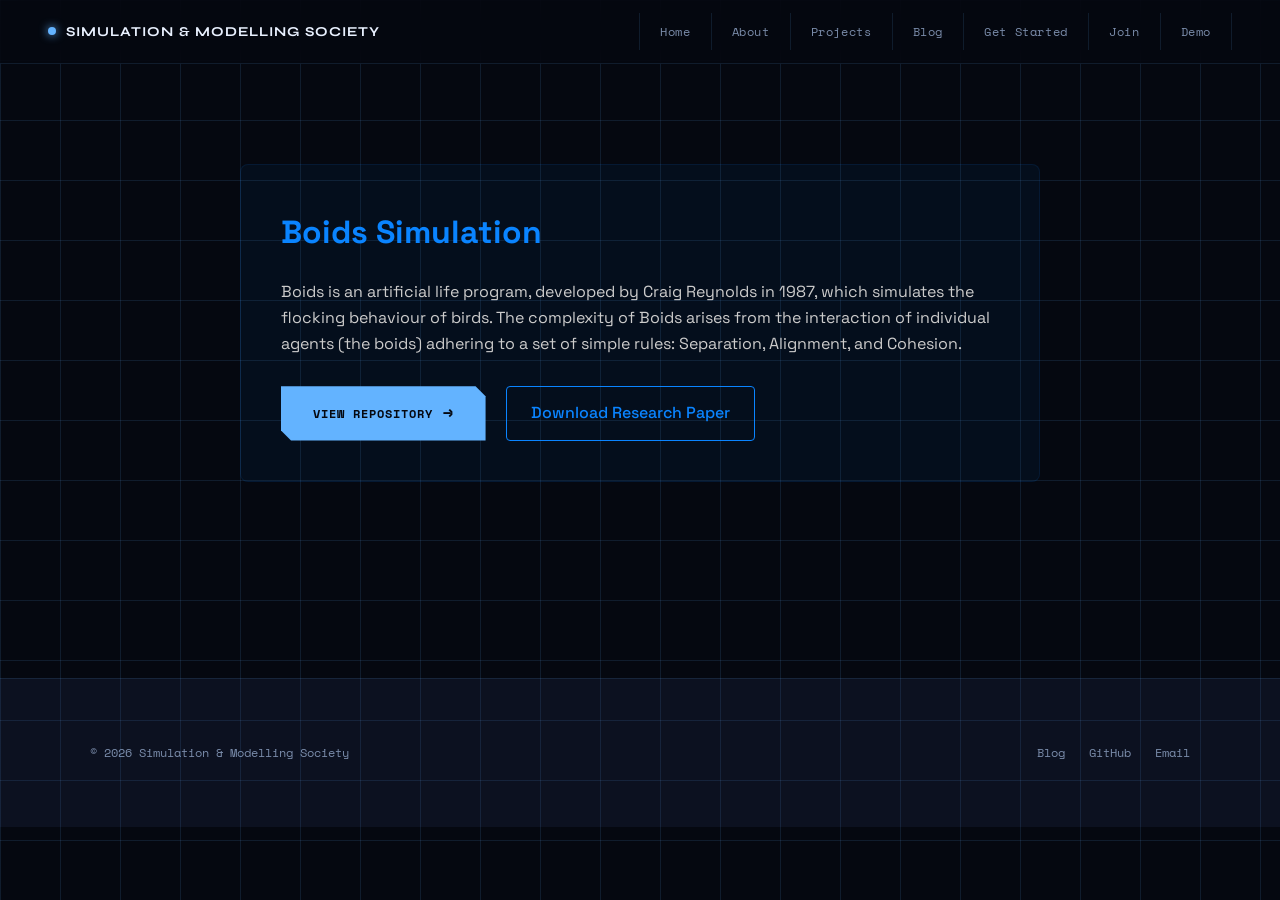
==== commit f02aae31: "Update showcase page: replace interactive simulation with project links and research paper" ====
--- a/showcase/index.html
+++ b/showcase/index.html
@@ -2,23 +2,49 @@
 <html lang="en">
 <head>
     <meta charset="UTF-8">
-    <title>Boids Simulation Showcase</title>
+    <title>Boids Simulation - Showcase</title>
     <meta name="viewport" content="width=device-width, initial-scale=1.0">
+    <link rel="icon" type="image/png" href="/images/logos/logo.png">
+    <link rel="stylesheet" href="/css/style.css">
     <style>
-        body { margin: 0; background: #050810; color: white; font-family: sans-serif; overflow: hidden; }
-        canvas { display: block; width: 100vw; height: 100vh; }
-        #ui { 
-            position: absolute; top: 10px; left: 10px; 
-            background: rgba(0,0,0,0.8); padding: 15px; border-radius: 5px; 
-            max-width: 90vw; border: 1px solid #333;
+        .showcase-content {
+            max-width: 800px;
+            margin: 100px auto;
+            padding: 40px;
+            background: rgba(10, 132, 255, 0.05);
+            border: 1px solid rgba(10, 132, 255, 0.1);
+            border-radius: 8px;
         }
-        h2 { margin-top: 0; font-size: 1.2rem; color: #0A84FF; }
-        label { display: block; margin: 8px 0; font-size: 0.9rem; }
-        input[type=range] { width: 100%; accent-color: #0A84FF; cursor: pointer; }
+        .showcase-content h1 {
+            color: #0A84FF;
+            margin-bottom: 20px;
+        }
+        .showcase-content p {
+            line-height: 1.6;
+            margin-bottom: 30px;
+            color: #ccc;
+        }
+        .links-group {
+            display: flex;
+            gap: 20px;
+            flex-wrap: wrap;
+        }
+        .btn-secondary {
+            display: inline-block;
+            padding: 12px 24px;
+            border-radius: 4px;
+            text-decoration: none;
+            font-weight: 500;
+            transition: all 0.2s;
+            border: 1px solid #0A84FF;
+            color: #0A84FF;
+        }
+        .btn-secondary:hover {
+            background: rgba(10, 132, 255, 0.1);
+        }
     </style>
-    <link rel="stylesheet" href="style.css">
 </head>
-<body class="page-spaced">
+<body>
     <nav>
       <a href="/index.html" class="nav-logo">
         <span>Simulation & Modelling Society</span>
@@ -34,173 +60,32 @@
       </div>
     </nav>
 
-    <div id="ui">
-        <h2>Boids Simulation</h2>
-        <p style="font-size: 0.8rem; margin-bottom: 15px;">Birds follow 3 simple rules to flock.</p>
-        <label>Separation: <input type="range" id="sep" min="0" max="0.5" step="0.01" value="0.05"></label>
-        <label>Alignment: <input type="range" id="ali" min="0" max="0.2" step="0.01" value="0.05"></label>
-        <label>Cohesion: <input type="range" id="coh" min="0" max="0.002" step="0.0001" value="0.0005"></label>
-    </div>
-    <canvas id="canvas"></canvas>
-    
-    <footer style="position: absolute; bottom: 10px; right: 10px; color: #555; font-size: 0.8rem;">
-        Vibe-coded by Gemini
+    <main class="container">
+        <div class="showcase-content">
+            <h1>Boids Simulation</h1>
+            <p>
+                Boids is an artificial life program, developed by Craig Reynolds in 1987, which simulates the flocking behaviour of birds. 
+                The complexity of Boids arises from the interaction of individual agents (the boids) adhering to a set of simple rules: 
+                Separation, Alignment, and Cohesion.
+            </p>
+            
+            <div class="links-group">
+                <a href="https://github.com/mcsms-org/boids-sim" target="_blank" rel="noopener" class="btn">View Repository</a>
+                <a href="https://team.inria.fr/imagine/files/2014/10/flocks-hers-and-schools.pdf" target="_blank" rel="noopener" class="btn-secondary">Download Research Paper</a>
+            </div>
+        </div>
+    </main>
+
+    <footer class="footer">
+      <div class="footer-content">
+        <p>&copy; 2026 Simulation & Modelling Society</p>
+        <div class="footer-links">
+          <a href="https://mcsms-org.blogspot.com/" target="_blank" rel="noopener">Blog</a>
+          <a href="https://github.com/mcsms-org" target="_blank" rel="noopener">GitHub</a>
+          <a href="mailto:felixx.a.wayne32@gmail.com">Email</a>
+        </div>
+      </div>
     </footer>
-    
-<script>
-    // ================================================================
-    //  BOIDS SIMULATION – Flocking behaviour from three simple rules
-    //  ----------------------------------------------------------------
-    //  This code animates 80 little triangles ("boids") that move
-    //  around the screen. Each boid only "sees" other boids that are
-    //  within 100 pixels and decides how to steer based on:
-    //    1. Separation – don't crowd neighbours
-    //    2. Alignment  – match the average direction of neighbours
-    //    3. Cohesion   – move towards the centre of the group
-    //  The rules are weighted by the sliders in the top‑left panel.
-    // ================================================================
-
-    // --- 1. SET UP THE CANVAS (the drawing area) ---
-    const canvas = document.getElementById('canvas');
-    const ctx = canvas.getContext('2d');          // the "pen" we draw with
-    canvas.width  = window.innerWidth;            // make canvas fill the browser window
-    canvas.height = window.innerHeight;
-
-    // --- 2. CREATE THE INITIAL FLOCK ---
-    // We build an array of 80 boids.
-    // Each boid is an object with a position (x, y) and a velocity (vx, vy).
-    // Velocity tells us how many pixels the boid moves in the x and y
-    // directions each frame. We give each boid a random starting position
-    // somewhere on the screen, and a random velocity between -2 and 2
-    // (so they aren't all just sitting still).
-    let boids = Array.from({length: 80}, () => ({
-        x:  Math.random() * canvas.width,       // random x somewhere across the canvas
-        y:  Math.random() * canvas.height,      // random y somewhere down the canvas
-        vx: Math.random() * 4 - 2,              // horizontal speed, range -2..2
-        vy: Math.random() * 4 - 2               // vertical speed, range -2..2
-    }));
-
-    // --- 3. THE ANIMATION LOOP (runs about 60 times per second) ---
-    function animate() {
-        // --- 3a. Draw a fading background ---
-        // Instead of clearing the screen completely, we paint a semi‑transparent
-        // dark rectangle. This leaves a slight trail behind each boid, giving a
-        // smooth motion‑blur effect.
-        ctx.fillStyle = 'rgba(5, 8, 16, 0.2)';   // very dark blue, 20% opaque
-        ctx.fillRect(0, 0, canvas.width, canvas.height);
-
-        // --- 3b. Update every boid ---
-        boids.forEach(b => {
-            // We'll collect the total steering force (acceleration) for this boid.
-            // Think of acceleration as "how much we want to change velocity".
-            let ax = 0;   // horizontal steering
-            let ay = 0;   // vertical steering
-
-            // --- 3c. Look at every OTHER boid to apply the three rules ---
-            boids.forEach(other => {
-                // Calculate the vector from the current boid (b) to the "other" boid.
-                let dx = b.x - other.x;   // difference in x (how far apart left‑right)
-                let dy = b.y - other.y;   // difference in y (how far apart up‑down)
-                // Euclidean distance between the two boids (Pythagoras' theorem).
-                let d  = Math.sqrt(dx*dx + dy*dy);
-
-                // Only consider other boids that are within 100 pixels.
-                // Also ignore the boid itself (distance == 0) because comparing a
-                // boid with itself would cause division‑by‑zero later.
-                if (d > 0 && d < 100) {
-                    // Read the current slider values (these can be changed by the
-                    // user while the simulation is running).
-                    let sepW = parseFloat(document.getElementById('sep').value); // separation weight
-                    let aliW = parseFloat(document.getElementById('ali').value); // alignment weight
-                    let cohW = parseFloat(document.getElementById('coh').value); // cohesion weight
-
-                    // ----- RULE 1: SEPARATION (avoid crowding) -----
-                    // We want to steer AWAY from neighbours that are too close.
-                    // The closer the neighbour, the stronger the push.
-                    // (dx / (d*d)) gives a vector pointing away from the other boid.
-                    // Its length is 1/d, so close neighbours (small d) produce
-                    // a large push. We multiply by the separation weight to control
-                    // how strongly the boids avoid each other.
-                    ax += (dx / (d * d)) * sepW;
-                    ay += (dy / (d * d)) * sepW;
-
-                    // ----- RULE 2: ALIGNMENT (match neighbours' direction) -----
-                    // We steer to make our velocity match the average velocity of
-                    // nearby boids. (other.vx - b.vx) tells us how different the
-                    // other boid's horizontal speed is. Adding a fraction of this
-                    // difference gradually aligns us with the group.
-                    ax += (other.vx - b.vx) * aliW;
-                    ay += (other.vy - b.vy) * aliW;
-
-                    // ----- RULE 3: COHESION (stay with the group) -----
-                    // We steer TOWARDS the centre of mass of the local flock.
-                    // (other.x - b.x) is a vector pointing from us to the other
-                    // boid. Adding these up (and multiplying by a tiny weight)
-                    // makes us move towards where the neighbours are.
-                    ax += (other.x - b.x) * cohW;
-                    ay += (other.y - b.y) * cohW;
-                }
-            }); // end inner loop over all other boids
-
-            // --- 3d. Apply the accumulated steering to the velocity ---
-            b.vx += ax;
-            b.vy += ay;
-
-            // --- 3e. Limit the speed ---
-            // Without a speed limit, boids could zoom off infinitely.
-            // We calculate the current speed (magnitude of the velocity vector)
-            // and if it's greater than our maximum (4 pixels/frame), we scale
-            // the velocity down so its length is exactly 4.
-            let speed = Math.sqrt(b.vx**2 + b.vy**2);
-            if (speed > 4) {
-                b.vx = (b.vx / speed) * 4;   // keep the same direction, but cap the speed
-                b.vy = (b.vy / speed) * 4;
-            }
-
-            // --- 3f. Move the boid ---
-            b.x += b.vx;
-            b.y += b.vy;
-
-            // --- 3g. Wrap around the edges (toroidal world) ---
-            // If a boid flies off one side of the screen, it reappears on the
-            // opposite side. This keeps the flock inside the visible area.
-            if (b.x < 0) b.x = canvas.width;
-            if (b.x > canvas.width) b.x = 0;
-            if (b.y < 0) b.y = canvas.height;
-            if (b.y > canvas.height) b.y = 0;
-
-            // --- 3h. DRAW the boid as a small triangle ---
-            // The triangle points in the direction the boid is moving.
-            // We use a tiny bit of trigonometry to find the heading angle.
-            let angle = Math.atan2(b.vy, b.vx);  // angle from the positive x‑axis
-            let size  = 6;                       // how big the triangle is
-
-            ctx.save();                          // remember the current drawing state
-            ctx.translate(b.x, b.y);             // move origin to the boid's position
-            ctx.rotate(angle);                   // rotate so the triangle points forward
-
-            // Draw a white triangle with its tip at (size, 0) pointing right.
-            // After rotation, "right" becomes the boid's heading.
-            ctx.fillStyle = '#FFFFFF';
-            ctx.beginPath();
-            ctx.moveTo( size,  0      );         // tip of the triangle
-            ctx.lineTo(-size,  size/2);          // bottom‑left corner
-            ctx.lineTo(-size, -size/2);          // top‑left corner
-            ctx.closePath();
-            ctx.fill();
-
-            ctx.restore();                       // undo the translation & rotation
-        }); // end outer loop over all boids
-
-        // --- 3i. Request the next frame ---
-        // This tells the browser to call animate() again when it's ready to
-        // draw the next frame (usually 60 times per second).
-        requestAnimationFrame(animate);
-    }
-
-    // --- 4. START THE SIMULATION ---
-    animate();
-</script>
-
+    <script src="/main.js" defer></script>
 </body>
 </html>
--- a/css/style.css
+++ b/css/style.css
@@ -0,0 +1,954 @@
+@import url('https://fonts.googleapis.com/css2?family=Space+Grotesk:wght@300;400;500;600;700&family=Space+Mono:ital,wght@0,400;0,700;1,400&family=Syne:wght@400;600;700;800&display=swap');
+
+:root {
+  --bg: #050810;
+  --surface: #0c1120;
+  --surface-2: #111827;
+  --border: rgba(99, 179, 255, 0.12);
+  --border-bright: rgba(99, 179, 255, 0.3);
+  --text: #e8f0fe;
+  --muted: #7a8caa;
+  --accent: #63b3ff;
+  --accent-dim: rgba(99, 179, 255, 0.15);
+  --accent-2: #a78bfa;
+  --glow: rgba(99, 179, 255, 0.08);
+  --font-display: 'Syne', sans-serif;
+  --font-body: 'Space Grotesk', sans-serif;
+  --font-mono: 'Space Mono', monospace;
+}
+
+*, *::before, *::after { box-sizing: border-box; margin: 0; padding: 0; }
+
+html { scroll-behavior: smooth; }
+
+body {
+  background-color: var(--bg);
+  color: var(--text);
+  font-family: var(--font-body);
+  font-size: 16px;
+  line-height: 1.7;
+  min-height: 100vh;
+  overflow-x: hidden;
+}
+
+/* Subtle grid background */
+body::before {
+  content: '';
+  position: fixed;
+  inset: 0;
+  background-image:
+    linear-gradient(var(--border) 1px, transparent 1px),
+    linear-gradient(90deg, var(--border) 1px, transparent 1px);
+  background-size: 60px 60px;
+  pointer-events: none;
+  z-index: 0;
+}
+
+/* Nav */
+nav {
+  position: sticky;
+  top: 0;
+  z-index: 100;
+  padding: 0 3rem;
+  height: 64px;
+  display: flex;
+  align-items: center;
+  justify-content: space-between;
+  background: rgba(5, 8, 16, 0.85);
+  backdrop-filter: blur(16px);
+  border-bottom: 1px solid var(--border);
+}
+
+.nav-logo {
+  font-family: var(--font-display);
+  font-size: 0.85rem;
+  font-weight: 700;
+  letter-spacing: 0.08em;
+  text-transform: uppercase;
+  color: var(--text);
+  text-decoration: none;
+  display: flex;
+  align-items: center;
+  gap: 0.6rem;
+}
+
+.nav-logo::before {
+  content: '';
+  display: block;
+  width: 8px;
+  height: 8px;
+  background: var(--accent);
+  border-radius: 50%;
+  box-shadow: 0 0 10px var(--accent);
+  flex-shrink: 0;
+}
+
+.nav-links {
+  display: flex;
+  align-items: center;
+  gap: 0;
+}
+
+.nav-links a {
+  color: var(--muted);
+  text-decoration: none;
+  font-family: var(--font-mono);
+  font-size: 0.78rem;
+  letter-spacing: 0.05em;
+  padding: 0.5rem 1.25rem;
+  border-left: 1px solid var(--border);
+  transition: color 0.2s, background 0.2s;
+}
+
+.nav-links a:last-child { border-right: 1px solid var(--border); }
+.nav-links a:hover { color: var(--accent); background: var(--accent-dim); }
+.nav-links a.active { color: var(--accent); }
+
+/* Layout */
+.container {
+  position: relative;
+  z-index: 1;
+  max-width: 1100px;
+  margin: 0 auto;
+  padding: 0 2.5rem 6rem;
+}
+
+/* Hero */
+.hero {
+  padding: 7rem 0 5rem;
+  position: relative;
+}
+
+.hero-label {
+  font-family: var(--font-mono);
+  font-size: 0.72rem;
+  letter-spacing: 0.2em;
+  text-transform: uppercase;
+  color: var(--accent);
+  margin-bottom: 1.5rem;
+  display: flex;
+  align-items: center;
+  gap: 0.75rem;
+}
+
+.hero-label::before {
+  content: '';
+  display: block;
+  width: 24px;
+  height: 1px;
+  background: var(--accent);
+}
+
+.hero h1 {
+  font-family: var(--font-display);
+  font-size: clamp(2.8rem, 6vw, 5rem);
+  font-weight: 800;
+  line-height: 1.05;
+  color: var(--text);
+  margin-bottom: 1.5rem;
+  letter-spacing: -0.02em;
+}
+
+.hero h1 span {
+  color: var(--accent);
+  display: block;
+}
+
+.hero p {
+  font-size: 1.15rem;
+  color: var(--muted);
+  max-width: 560px;
+  margin-bottom: 2.5rem;
+  font-weight: 300;
+}
+
+.hero-accent-text {
+  font-family: var(--font-mono);
+  font-size: 0.88rem;
+  color: var(--accent);
+  margin-bottom: 2.5rem;
+  display: block;
+}
+
+/* Buttons */
+.btn {
+  display: inline-flex;
+  align-items: center;
+  gap: 0.6rem;
+  padding: 0.85rem 2rem;
+  background: var(--accent);
+  color: #050810;
+  text-decoration: none;
+  font-family: var(--font-mono);
+  font-size: 0.78rem;
+  font-weight: 700;
+  letter-spacing: 0.08em;
+  text-transform: uppercase;
+  border: none;
+  cursor: pointer;
+  clip-path: polygon(0 0, calc(100% - 10px) 0, 100% 10px, 100% 100%, 10px 100%, 0 calc(100% - 10px));
+  transition: opacity 0.2s, transform 0.2s;
+}
+
+.btn:hover { opacity: 0.9; transform: translateY(-1px); }
+
+.btn::after {
+  content: '\2192';
+  font-size: 1rem;
+}
+
+.btn-outline {
+  background: transparent;
+  color: var(--accent);
+  border: 1px solid var(--border-bright);
+  clip-path: polygon(0 0, calc(100% - 10px) 0, 100% 10px, 100% 100%, 10px 100%, 0 calc(100% - 10px));
+}
+
+.btn-outline:hover { background: var(--accent-dim); }
+
+/* Section headers */
+.section-header {
+  margin-bottom: 2.5rem;
+}
+
+.section-label {
+  font-family: var(--font-mono);
+  font-size: 0.68rem;
+  letter-spacing: 0.2em;
+  text-transform: uppercase;
+  color: var(--muted);
+  margin-bottom: 0.75rem;
+  display: flex;
+  align-items: center;
+  gap: 0.5rem;
+}
+
+.section-label::after {
+  content: '';
+  flex: 1;
+  height: 1px;
+  background: var(--border);
+  max-width: 80px;
+}
+
+h2 {
+  font-family: var(--font-display);
+  font-size: 1.9rem;
+  font-weight: 700;
+  color: var(--text);
+  letter-spacing: -0.01em;
+}
+
+h3 {
+  font-family: var(--font-display);
+  font-size: 1rem;
+  font-weight: 600;
+  color: var(--text);
+  letter-spacing: 0.01em;
+}
+
+/* Card Grid */
+.card-grid {
+  display: grid;
+  grid-template-columns: repeat(auto-fit, minmax(260px, 1fr));
+  gap: 1.5rem;
+  background: transparent;
+  border: none;
+}
+
+.card {
+  background: var(--surface);
+  padding: 1.5rem;
+  position: relative;
+  transition: all 0.3s ease;
+  border: 1px solid var(--border);
+  display: flex;
+  flex-direction: column;
+  gap: 0.6rem;
+}
+
+.card:hover { 
+  background: var(--surface-2); 
+  border-color: var(--accent);
+  transform: translateY(-5px);
+  box-shadow: 0 10px 20px rgba(0,0,0,0.2);
+}
+
+.card-num {
+  font-family: var(--font-mono);
+  font-size: 0.7rem;
+  color: var(--accent);
+  letter-spacing: 0.15em;
+  margin-bottom: 0.5rem;
+  display: block;
+  opacity: 0.8;
+}
+
+.card h3 { 
+  margin-bottom: 0.5rem; 
+  font-family: var(--font-display);
+  font-size: 1.25rem;
+}
+
+.card p {
+  color: var(--muted);
+  font-size: 0.95rem;
+  line-height: 1.6;
+  margin-bottom: 1rem;
+  flex-grow: 1;
+}
+
+.card-tag {
+  display: inline-block;
+  font-family: var(--font-mono);
+  font-size: 0.65rem;
+  letter-spacing: 0.12em;
+  text-transform: uppercase;
+  color: var(--accent);
+  background: var(--accent-dim);
+  padding: 0.3rem 0.7rem;
+  align-self: flex-start;
+}
+
+/* Status card */
+.status-card {
+  background: var(--surface);
+  border: 1px solid var(--border);
+  padding: 2.5rem;
+  position: relative;
+  overflow: hidden;
+}
+
+.status-card::before {
+  content: '';
+  position: absolute;
+  left: 0;
+  top: 0;
+  bottom: 0;
+  width: 3px;
+  background: var(--accent);
+}
+
+.status-card p { color: var(--muted); line-height: 1.8; }
+
+/* Footer */
+.footer {
+  padding: 4rem 3rem;
+  border-top: 1px solid var(--border);
+  background: var(--surface);
+  color: var(--muted);
+  font-family: var(--font-mono);
+  font-size: 0.75rem;
+}
+
+.footer-content {
+  display: flex;
+  justify-content: space-between;
+  align-items: center;
+  max-width: 1100px;
+  margin: 0 auto;
+}
+
+.footer-links {
+  display: flex;
+  gap: 1.5rem;
+}
+
+.footer-links a {
+  color: var(--muted);
+  text-decoration: none;
+  transition: color 0.2s;
+}
+
+.footer-links a:hover { color: var(--accent); }
+
+@media (max-width: 680px) {
+  .footer-content { flex-direction: column; gap: 2rem; text-align: center; }
+}
+
+
+/* TOC Sidebar */
+.toc-container { position: relative; display: flex; gap: 4rem; }
+.toc-sidebar {
+  width: 260px;
+  flex-shrink: 0;
+  position: sticky;
+  top: 120px;
+  height: calc(100vh - 200px);
+}
+.toc-sidebar h4 {
+  font-family: var(--font-mono);
+  font-size: 0.65rem;
+  text-transform: uppercase;
+  letter-spacing: 0.15em;
+  color: var(--muted);
+  margin-bottom: 1.5rem;
+}
+.toc-list { list-style: none; border-left: 1px solid var(--border); }
+.toc-item { margin: 0.75rem 0; }
+.toc-link {
+  display: block;
+  font-family: var(--font-body);
+  font-size: 0.9rem;
+  color: var(--muted);
+  text-decoration: none;
+  padding: 0.25rem 0 0.25rem 1rem;
+  border-left: 2px solid transparent;
+  transition: all 0.2s;
+}
+.toc-link:hover { color: var(--accent); }
+.toc-link.active {
+  color: var(--accent);
+  border-left-color: var(--accent);
+  font-weight: 500;
+}
+
+.mobile-toc { 
+  display: none; margin-bottom: 2rem; border: 1px solid var(--border); 
+  background: var(--surface); padding: 1.25rem; 
+}
+.mobile-toc select {
+  width: 100%; background: var(--bg); color: var(--text); border: 1px solid var(--border);
+  padding: 0.5rem; font-family: var(--font-mono); font-size: 0.8rem;
+}
+
+@media (max-width: 1024px) {
+  .toc-sidebar { display: none; }
+  .mobile-toc { display: block; }
+}
+
+.page-title h1 {
+  font-family: var(--font-display);
+  font-size: clamp(2.2rem, 5vw, 3.5rem);
+  font-weight: 800;
+  line-height: 1.1;
+  letter-spacing: -0.02em;
+  color: var(--text);
+  margin-bottom: 1rem;
+}
+
+.page-title p { color: var(--muted); font-size: 1.05rem; max-width: 560px; }
+
+/* Stepper Styles */
+#stepper {
+  min-height: 400px;
+  margin-bottom: 2rem;
+}
+
+.step {
+  display: none;
+  padding: 3rem;
+  border: 1px solid var(--border);
+  background: var(--surface);
+  border-radius: 12px;
+  animation: fadeUp 0.5s ease-out;
+}
+
+.step.active {
+  display: block;
+}
+
+.step h3 {
+  font-size: 1.5rem;
+  margin-bottom: 1.5rem;
+  color: var(--accent);
+}
+
+.step p { margin-bottom: 1rem; color: var(--text); }
+.step ul, .step ol { margin-left: 1.5rem; margin-bottom: 1rem; color: var(--muted); }
+.step code { 
+  background: var(--bg); padding: 0.2rem 0.4rem; border-radius: 4px;
+  color: var(--accent); font-family: var(--font-mono); 
+}
+.step pre {
+  background: var(--bg); padding: 1.5rem; border-radius: 8px;
+  overflow-x: auto; margin: 1rem 0; border: 1px solid var(--border);
+}
+
+.step-controls {
+  display: flex;
+  justify-content: space-between;
+  align-items: center;
+  padding: 1.5rem;
+  border: 1px solid var(--border);
+  background: var(--surface);
+  border-radius: 12px;
+}
+
+.step-controls button {
+  background: var(--accent);
+  color: #050810;
+  border: none;
+  padding: 0.8rem 1.5rem;
+  cursor: pointer;
+  font-family: var(--font-mono);
+  font-weight: 700;
+  text-transform: uppercase;
+  letter-spacing: 0.1em;
+  font-size: 0.75rem;
+  transition: opacity 0.2s;
+}
+
+.step-controls button:hover:not(:disabled) { opacity: 0.8; }
+.step-controls button:disabled { opacity: 0.3; cursor: not-allowed; }
+
+#stepIndicator {
+  font-family: var(--font-mono);
+  font-size: 0.8rem;
+  color: var(--muted);
+  font-weight: 600;
+}
+
+/* Why join grid */
+.why-grid {
+  display: grid;
+  grid-template-columns: repeat(4, 1fr);
+  gap: 1px;
+  background: var(--border);
+  border: 1px solid var(--border);
+  margin-top: 2rem;
+}
+
+.why-card {
+  background: var(--surface);
+  padding: 2rem 1.5rem;
+  transition: background 0.2s;
+}
+
+.why-card:hover { background: var(--surface-2); }
+
+.why-icon {
+  font-family: var(--font-mono);
+  font-size: 1.4rem;
+  color: var(--accent);
+  margin-bottom: 1rem;
+  display: block;
+}
+
+.why-card h3 {
+  font-size: 0.9rem;
+  font-weight: 700;
+  letter-spacing: 0.05em;
+  text-transform: uppercase;
+  margin-bottom: 0.5rem;
+}
+
+.why-card p { color: var(--muted); font-size: 0.85rem; }
+
+/* Resource link */
+.resource-link {
+  display: inline-flex;
+  align-items: center;
+  gap: 0.5rem;
+  margin-top: 1.25rem;
+  font-family: var(--font-mono);
+  font-size: 0.72rem;
+  letter-spacing: 0.06em;
+  color: var(--accent);
+  text-decoration: none;
+  border-bottom: 1px solid rgba(99, 179, 255, 0.25);
+  padding-bottom: 2px;
+  transition: border-color 0.2s, gap 0.2s;
+}
+
+.resource-link:hover {
+  border-color: var(--accent);
+  gap: 0.75rem;
+}
+
+.resource-link-arrow {
+  font-size: 0.85rem;
+  transition: transform 0.2s;
+}
+
+.resource-link:hover .resource-link-arrow { transform: translate(2px, -2px); }
+.cta-section {
+  margin-top: 5rem;
+  border: 1px solid var(--border);
+  background: var(--surface);
+  padding: 3.5rem;
+  position: relative;
+  overflow: hidden;
+}
+
+.cta-section::after {
+  content: '';
+  position: absolute;
+  bottom: 0; right: 0;
+  width: 200px; height: 200px;
+  background: radial-gradient(circle at bottom right, rgba(99,179,255,0.07), transparent 70%);
+  pointer-events: none;
+}
+
+.cta-section h2 { margin-bottom: 1rem; }
+.cta-section p { color: var(--muted); max-width: 480px; margin-bottom: 2rem; }
+
+/* Decorative corner */
+.corner-mark {
+  position: absolute;
+  top: 1rem; right: 1rem;
+  font-family: var(--font-mono);
+  font-size: 0.6rem;
+  color: var(--border-bright);
+  letter-spacing: 0.1em;
+}
+
+/* Hero corner deco */
+.hero-deco {
+  position: absolute;
+  right: 0;
+  top: 4rem;
+  width: 320px;
+  height: 320px;
+  opacity: 0.25;
+  pointer-events: none;
+}
+
+/* ── Page-specific Spacing Adjustments ───────────────────── */
+.page-spaced .container { padding-top: 4rem; padding-bottom: 8rem; }
+.page-spaced section { margin-top: 6rem; }
+.page-spaced .page-title { margin-bottom: 4rem; }
+.page-spaced .status-card { margin-top: 2rem; margin-bottom: 2rem; padding: 3rem; }
+.page-spaced .cta-section { margin-top: 8rem; padding: 5rem; }
+.page-spaced .card-grid { gap: 2.5rem; }
+.page-spaced .why-grid { margin-top: 4rem; gap: 2rem; border: none; background: transparent; }
+.page-spaced .why-card { border: 1px solid var(--border); padding: 3rem 2rem; }
+
+@media (max-width: 680px) {
+  .page-spaced .container { padding-top: 2rem; padding-bottom: 4rem; }
+  .page-spaced section { margin-top: 4rem; }
+  .page-spaced .cta-section { padding: 3rem 2rem; }
+}
+
+/* ── Keyframes ───────────────────────────────────────────── */
+@keyframes fadeUp {
+  from { opacity: 0; transform: translateY(28px); }
+  to   { opacity: 1; transform: translateY(0); }
+}
+@keyframes scanLine {
+  0%   { top: -6px; opacity: 0; }
+  8%   { opacity: 1; }
+  92%  { opacity: 1; }
+  100% { top: calc(100% + 6px); opacity: 0; }
+}
+@keyframes cursorBlink {
+  0%, 100% { opacity: 1; }
+  50%       { opacity: 0; }
+}
+@keyframes glitchA {
+  0%   { clip-path: inset(0 0 95% 0);  transform: translate(-3px, 0); }
+  20%  { clip-path: inset(30% 0 50% 0); transform: translate(3px, 0); }
+  40%  { clip-path: inset(60% 0 20% 0); transform: translate(-2px, 0); }
+  60%  { clip-path: inset(80% 0 5% 0);  transform: translate(2px, 0); }
+  80%  { clip-path: inset(10% 0 75% 0); transform: translate(-1px, 0); }
+  100% { clip-path: inset(0 0 95% 0);  transform: translate(0, 0); }
+}
+@keyframes glitchB {
+  0%   { clip-path: inset(50% 0 30% 0); transform: translate(4px, 0); }
+  25%  { clip-path: inset(10% 0 70% 0); transform: translate(-4px, 0); }
+  50%  { clip-path: inset(75% 0 10% 0); transform: translate(2px, 0); }
+  75%  { clip-path: inset(20% 0 60% 0); transform: translate(-2px, 0); }
+  100% { clip-path: inset(50% 0 30% 0); transform: translate(0, 0); }
+}
+
+/* ── Hero load animation ─────────────────────────────────── */
+.hero { animation: fadeUp 0.7s ease-out both; }
+
+/* ── Glitch text effect ──────────────────────────────────── */
+.glitch-text { position: relative; }
+
+.glitch-text::before,
+.glitch-text::after {
+  content: attr(data-text);
+  position: absolute;
+  inset: 0;
+  opacity: 0;
+  pointer-events: none;
+  font-family: inherit;
+  font-size: inherit;
+  font-weight: inherit;
+  line-height: inherit;
+  white-space: pre-wrap;
+}
+
+.glitch-text::before { color: #ff4ecd; }
+.glitch-text::after  { color: var(--accent); }
+
+.glitch-burst::before {
+  opacity: 0.75;
+  animation: glitchA 0.08s steps(1) 3;
+}
+.glitch-burst::after {
+  opacity: 0.75;
+  animation: glitchB 0.08s steps(1) 3;
+}
+
+/* ── Typewriter widget ───────────────────────────────────── */
+.typewriter-wrap {
+  display: flex;
+  align-items: center;
+  gap: 0.25rem;
+  margin: 1rem 0 2rem;
+  min-height: 1.4rem;
+}
+
+.typewriter-prefix {
+  font-family: var(--font-mono);
+  font-size: 0.75rem;
+  color: var(--muted);
+  letter-spacing: 0.06em;
+  white-space: nowrap;
+}
+
+.typewriter-text {
+  font-family: var(--font-mono);
+  font-size: 0.75rem;
+  color: var(--accent);
+  letter-spacing: 0.06em;
+}
+
+.typewriter-cursor {
+  font-family: var(--font-mono);
+  font-size: 0.75rem;
+  color: var(--accent);
+  animation: cursorBlink 0.9s step-end infinite;
+  margin-left: 1px;
+}
+
+/* ── Card cursor-glow ────────────────────────────────────── */
+.card, .why-card {
+  position: relative;
+  overflow: hidden;
+}
+
+.card::after, .why-card::after {
+  content: '';
+  position: absolute;
+  inset: 0;
+  background: radial-gradient(
+    circle 120px at var(--mx, 50%) var(--my, 50%),
+    rgba(99, 179, 255, 0.09),
+    transparent 70%
+  );
+  opacity: 0;
+  transition: opacity 0.3s ease;
+  pointer-events: none;
+}
+
+.card.card-lit::after, .why-card.card-lit::after { opacity: 1; }
+
+/* Scan-line sweep on hover */
+.card::before, .why-card::before {
+  content: '';
+  position: absolute;
+  left: 0;
+  right: 0;
+  height: 1px;
+  background: linear-gradient(90deg, transparent, rgba(99, 179, 255, 0.4), transparent);
+  top: -6px;
+  opacity: 0;
+  pointer-events: none;
+  z-index: 2;
+  transition: none;
+}
+
+.card:hover::before, .why-card:hover::before {
+  animation: scanLine 0.7s ease-in-out forwards;
+}
+
+/* ── Nav scroll behaviour ────────────────────────────────── */
+nav {
+  transition: height 0.3s ease, background 0.3s ease, transform 0.35s ease;
+}
+
+.nav-scrolled {
+  height: 52px !important;
+  background: rgba(5, 8, 16, 0.96) !important;
+}
+
+.nav-hidden { transform: translateY(-100%); }
+.nav-visible { transform: translateY(0); }
+
+/* ── Canvas particle layer ───────────────────────────────── */
+.hero { isolation: isolate; }
+
+.hero-canvas {
+  position: absolute;
+  inset: 0;
+  width: 100%;
+  height: 100%;
+  pointer-events: none;
+  z-index: 0;
+  opacity: 0.9;
+}
+
+.hero > * { position: relative; z-index: 1; }
+
+/* ── Scroll reveal ───────────────────────────────────────── */
+.reveal-pending {
+  opacity: 0;
+  transform: translateY(20px);
+  transition: opacity 0.55s ease, transform 0.55s ease;
+}
+
+.reveal-pending.revealed {
+  opacity: 1;
+  transform: translateY(0);
+}
+
+/* Stagger cards inside grids */
+.card-grid .reveal-pending:nth-child(2) { transition-delay: 0.07s; }
+.card-grid .reveal-pending:nth-child(3) { transition-delay: 0.14s; }
+.card-grid .reveal-pending:nth-child(4) { transition-delay: 0.21s; }
+.card-grid .reveal-pending:nth-child(5) { transition-delay: 0.28s; }
+.card-grid .reveal-pending:nth-child(6) { transition-delay: 0.35s; }
+.why-grid .reveal-pending:nth-child(2) { transition-delay: 0.07s; }
+.why-grid .reveal-pending:nth-child(3) { transition-delay: 0.14s; }
+.why-grid .reveal-pending:nth-child(4) { transition-delay: 0.21s; }
+
+/* ── Hamburger button (hidden on desktop) ────────────────── */
+.nav-hamburger {
+  display: none;
+  flex-direction: column;
+  justify-content: center;
+  gap: 5px;
+  background: none;
+  border: 1px solid var(--border);
+  padding: 8px 10px;
+  cursor: pointer;
+  margin-left: auto;
+  flex-shrink: 0;
+}
+
+.nav-hamburger span {
+  display: block;
+  width: 20px;
+  height: 1.5px;
+  background: var(--muted);
+  transition: transform 0.25s, opacity 0.25s;
+}
+
+.nav-hamburger.is-open span:nth-child(1) { transform: translateY(6.5px) rotate(45deg); }
+.nav-hamburger.is-open span:nth-child(2) { opacity: 0; }
+.nav-hamburger.is-open span:nth-child(3) { transform: translateY(-6.5px) rotate(-45deg); }
+
+/* ── Responsive — Tablet (≤900px) ────────────────────────── */
+@media (max-width: 900px) {
+  .container { max-width: 100%; }
+
+  .hero h1 { font-size: clamp(2.2rem, 5.5vw, 3.5rem); }
+
+  .card-grid { grid-template-columns: repeat(auto-fill, minmax(240px, 1fr)); }
+
+  .why-grid { grid-template-columns: 1fr 1fr; }
+
+  .cta-section { padding: 2.5rem; }
+}
+
+/* ── Responsive — Mobile (≤680px) ────────────────────────── */
+@media (max-width: 680px) {
+  /* Nav: show hamburger, hide links by default */
+  nav {
+    padding: 0 1.25rem;
+    flex-wrap: wrap;
+    height: auto;
+    min-height: 56px;
+    gap: 0;
+  }
+
+  .nav-logo { padding: 0.85rem 0; font-size: 0.78rem; }
+
+  .nav-hamburger { display: flex; }
+
+  .nav-links {
+    display: none;
+    width: 100%;
+    flex-direction: column;
+    border-top: 1px solid var(--border);
+    background: rgba(5, 8, 16, 0.97);
+    padding: 0.5rem 0 1rem;
+  }
+
+  .nav-links.nav-open { display: flex; }
+
+  .nav-links a {
+    border: none;
+    border-bottom: 1px solid var(--border);
+    padding: 0.85rem 1.25rem;
+    font-size: 0.82rem;
+    margin: 0;
+  }
+
+  .nav-links a:last-child { border-right: none; }
+
+  /* Hero */
+  .hero { padding: 3.5rem 0 3rem; }
+  .hero h1 { font-size: clamp(2rem, 8vw, 2.8rem); }
+  .hero p { font-size: 1rem; }
+  .hero-deco { display: none; }
+
+  /* Container */
+  .container { padding: 0 1.1rem 4rem; }
+
+  /* Sections */
+  section { margin-top: 3.5rem; }
+
+  /* Page title */
+  .page-title { padding: 3rem 0 2.5rem; }
+  .page-title h1 { font-size: clamp(2rem, 8vw, 2.8rem); }
+
+  /* Card grid: single column on small screens */
+  .card-grid { grid-template-columns: 1fr; }
+
+  /* Why grid: 2 col on mobile still fits */
+  .why-grid { grid-template-columns: 1fr 1fr; }
+
+  /* CTA */
+  .cta-section { padding: 2rem 1.5rem; }
+  .cta-section h2 { font-size: 1.4rem; }
+
+  /* Status card */
+  .status-card { padding: 1.75rem 1.5rem; }
+
+  /* Buttons */
+  .btn { padding: 0.85rem 1.5rem; font-size: 0.72rem; }
+
+  h2 { font-size: 1.5rem; }
+}
+
+/* ── Responsive — Small mobile (≤400px) ──────────────────── */
+/* Tutorial/Wiki Pagination Styles */
+.toc-content section {
+  display: none;
+  animation: fadeUp 0.4s ease-out;
+}
+
+.toc-content section.active {
+  display: block;
+}
+
+.tutorial-nav {
+  display: flex;
+  justify-content: space-between;
+  align-items: center;
+  margin-top: 4rem;
+  padding-top: 2rem;
+  border-top: 1px solid var(--border);
+}
+
+.tutorial-nav .btn-prev {
+  background: transparent;
+  color: var(--muted);
+  border: 1px solid var(--border);
+}
+
+.tutorial-nav .btn-prev:hover {
+  background: var(--accent-dim);
+  color: var(--accent);
+}
+
+.toc-sidebar .toc-link.active {
+  background: var(--accent-dim);
+  border-radius: 4px;
+}
+
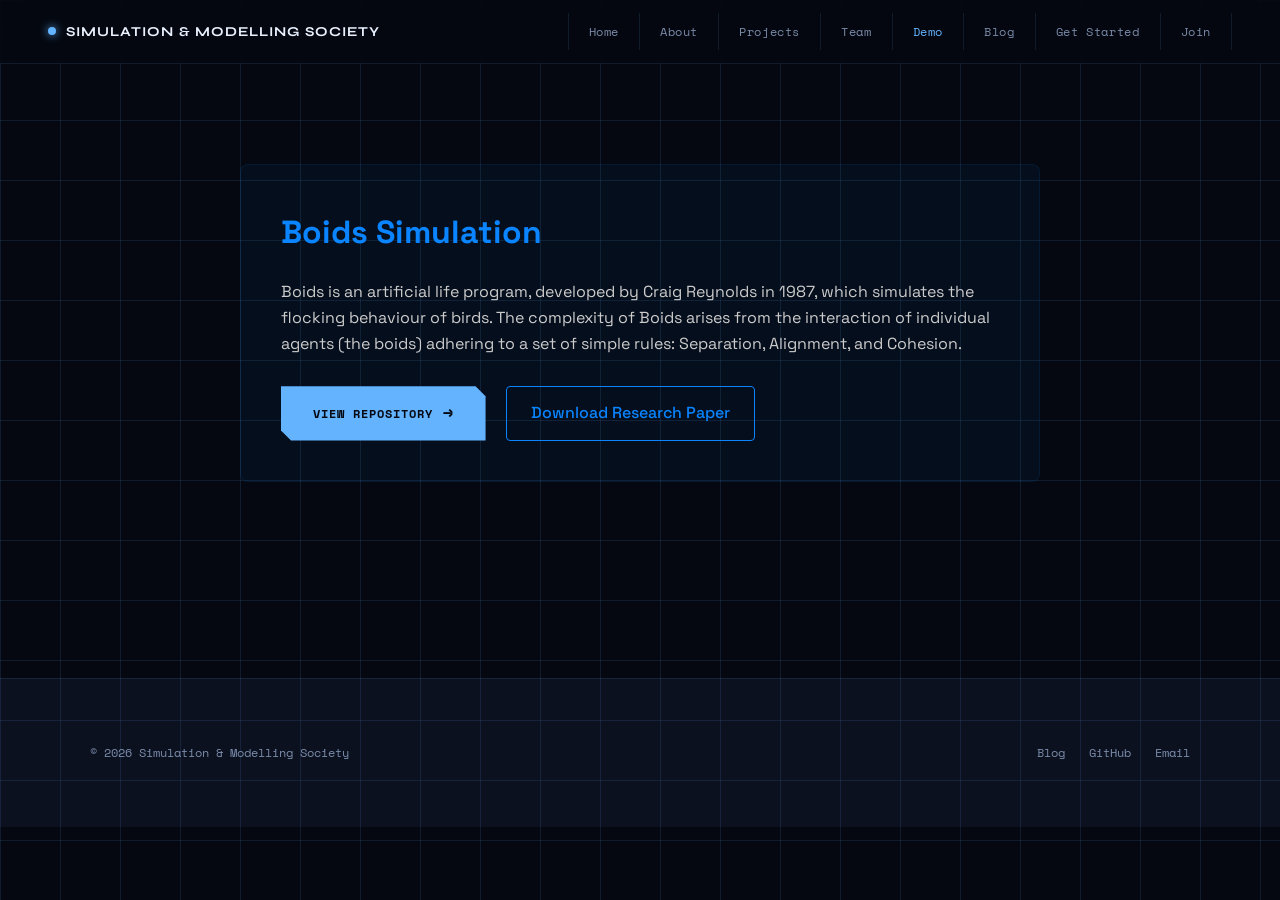
==== commit 49f43508: "Update members page to committee roster" ====
--- a/showcase/index.html
+++ b/showcase/index.html
@@ -53,10 +53,11 @@
         <a href="/index.html">Home</a>
         <a href="/about.html">About</a>
         <a href="/projects.html">Projects</a>
+        <a href="/members.html">Team</a>
+        <a href="/showcase/index.html" class="active">Demo</a>
         <a href="https://mcsms-org.blogspot.com/" target="_blank" rel="noopener">Blog</a>
         <a href="/get-started.html">Get Started</a>
         <a href="/join.html">Join</a>
-        <a href="/showcase/index.html" class="active">Demo</a>
       </div>
     </nav>
 
--- a/css/style.css
+++ b/css/style.css
@@ -952,3 +952,122 @@
   border-radius: 4px;
 }
 
+
+/* Members page */
+.members-hero {
+  display: grid;
+  grid-template-columns: minmax(0, 1fr) 280px;
+  gap: 2rem;
+  align-items: end;
+}
+
+.members-hero-panel {
+  border: 1px solid var(--border);
+  background:
+    linear-gradient(135deg, rgba(99, 179, 255, 0.08), transparent 55%),
+    var(--surface);
+  padding: 1.5rem;
+  display: grid;
+  grid-template-columns: 1fr 1fr;
+  gap: 0.75rem;
+}
+
+.members-hero-panel span {
+  border: 1px solid var(--border);
+  color: var(--accent);
+  font-family: var(--font-mono);
+  font-size: 0.68rem;
+  letter-spacing: 0.1em;
+  text-transform: uppercase;
+  text-align: center;
+  padding: 0.75rem 0.5rem;
+  background: rgba(5, 8, 16, 0.35);
+}
+
+.member-grid {
+  display: grid;
+  grid-template-columns: repeat(auto-fit, minmax(240px, 1fr));
+  gap: 1.5rem;
+}
+
+.member-card {
+  background: var(--surface);
+  border: 1px solid var(--border);
+  padding: 2rem;
+  position: relative;
+  overflow: hidden;
+  transition: transform 0.25s ease, border-color 0.25s ease, background 0.25s ease;
+}
+
+.member-card::before {
+  content: '';
+  position: absolute;
+  inset: 0 0 auto;
+  height: 2px;
+  background: linear-gradient(90deg, var(--accent), transparent);
+  opacity: 0.75;
+}
+
+.member-card:hover {
+  background: var(--surface-2);
+  border-color: var(--border-bright);
+  transform: translateY(-4px);
+}
+
+.member-avatar {
+  width: 64px;
+  height: 64px;
+  background: var(--accent-dim);
+  border: 1px solid var(--border-bright);
+  display: flex;
+  align-items: center;
+  justify-content: center;
+  font-family: var(--font-mono);
+  font-weight: 700;
+  color: var(--accent);
+  margin-bottom: 1.25rem;
+  clip-path: polygon(0 0, calc(100% - 10px) 0, 100% 10px, 100% 100%, 10px 100%, 0 calc(100% - 10px));
+}
+
+.member-role {
+  font-family: var(--font-mono);
+  font-size: 0.72rem;
+  color: var(--accent);
+  letter-spacing: 0.08em;
+  text-transform: uppercase;
+  display: block;
+  margin-bottom: 0.75rem;
+}
+
+.member-bio {
+  color: var(--muted);
+  font-size: 0.92rem;
+  margin-top: 0.75rem;
+}
+
+@media (max-width: 760px) {
+  .members-hero {
+    grid-template-columns: 1fr;
+    align-items: start;
+  }
+
+  .members-hero-panel {
+    grid-template-columns: 1fr 1fr;
+  }
+}
+
+.committee-grid .member-card {
+  min-height: 190px;
+}
+
+.committee-grid .member-card h3 {
+  font-size: 1.12rem;
+  line-height: 1.45;
+  word-break: normal;
+}
+
+@media (max-width: 420px) {
+  .members-hero-panel {
+    grid-template-columns: 1fr;
+  }
+}
